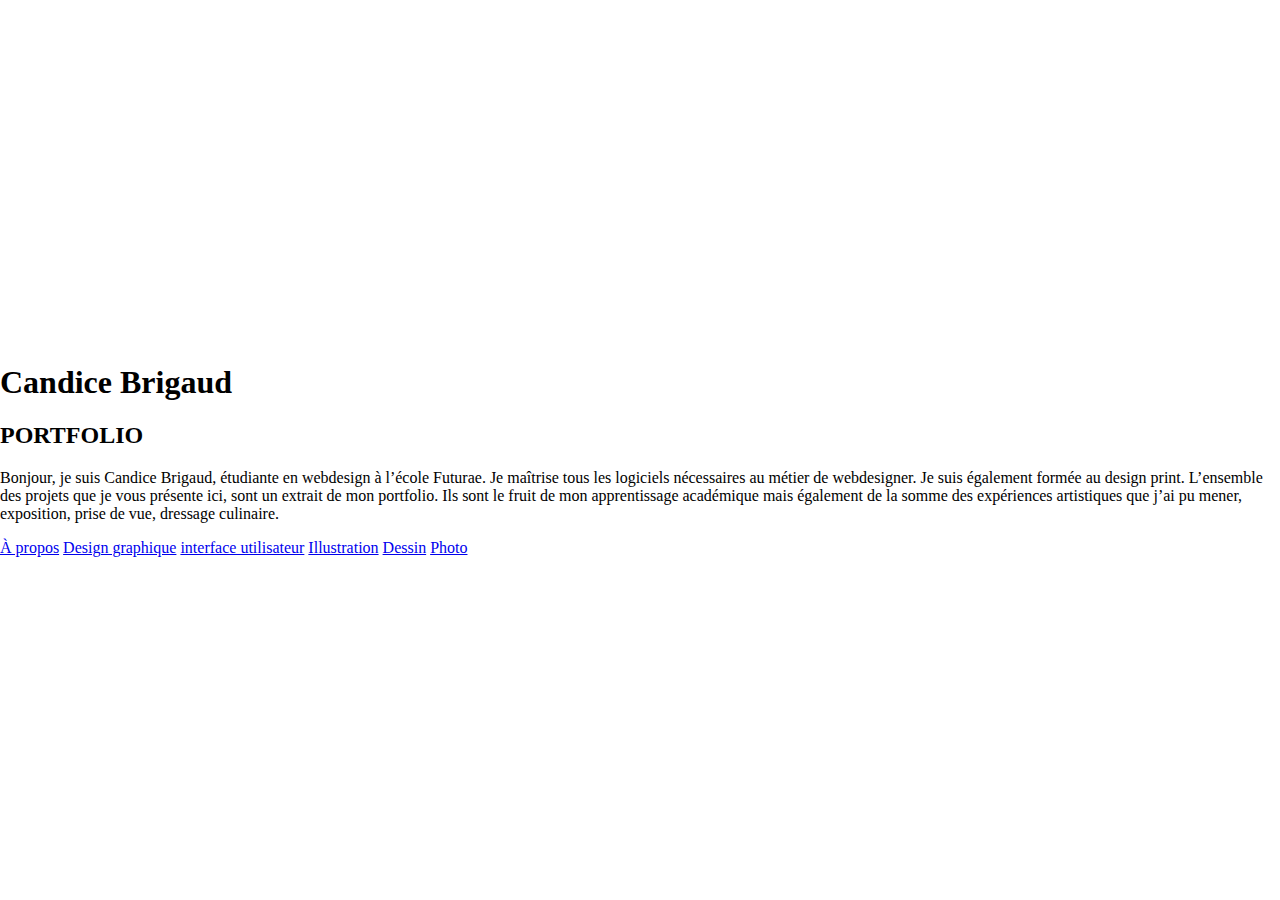
==== portfolio.html @ ffaa0e5c "[HOME STYLE] background image + Prenem nom + about + Nav" ====
<!DOCTYPE html>
<html>
<head>
    <link rel="stylesheet" href="style.css">
    <link rel="preconnect" href="https://fonts.gstatic.com">
<link href="https://fonts.googleapis.com/css2?family=Palanquin+Dark:wght@600&family=Palanquin:wght@100;300;500;600&family=Raleway:wght@100&family=Roboto:wght@300&display=swap" rel="stylesheet">
    <title>Candice Test</title>
</head>
<body>
    <div class="section1">
        <div class="background-color-grey">
            <div class="text-container">
                <h1>
                    Candice Brigaud
                </h1>
                <h2>
                    PORTFOLIO
                </h2>
                <div class="about-div">
                    <p class="about">
                        Bonjour, je suis Candice Brigaud, étudiante en webdesign à l’école Futurae. 
                        Je maîtrise tous les logiciels nécessaires au métier de webdesigner. Je
                        suis également formée au design print. L’ensemble des projets que je
                        vous présente ici, sont un extrait de mon portfolio. Ils sont le fruit de 
                        mon apprentissage académique mais également de la somme des expériences 
                        artistiques que j’ai pu mener, exposition, prise de vue, dressage culinaire. 
                    </p>
                </div>
            </div>
        </div>
        <nav>
            <a href="#">À  propos</a>
            <a href="#">Design graphique</a>
            <a href="#">interface utilisateur</a>
            <a href="#">Illustration</a>
            <a href="#">Dessin</a>
            <a href="#">Photo</a>
            <div class="animation start-home"></div>
        </nav>
    </div>
    <div class="section2">
    
    </div>
</body>
</html>
---- style.css ----
body, html{
    padding: 0;
    margin: 0;
    height: 100%;
    width: 100%;
    background-color: white;
    display: flex;
    justify-content: center;
    align-items: center;
}
.background-grey-home{
    height: 96%;
    width: 97%;
    background-color: #f1f1f1;
    display: flex;
    justify-content: space-between ;
}

.background-image{
    height: 100%;
    width: 100%;
    background-color: #f1f1f1;
    /* background-image: url("group-14.png");
    background-image: url("group-14 copie.png"); */
    background-repeat: no-repeat;
}
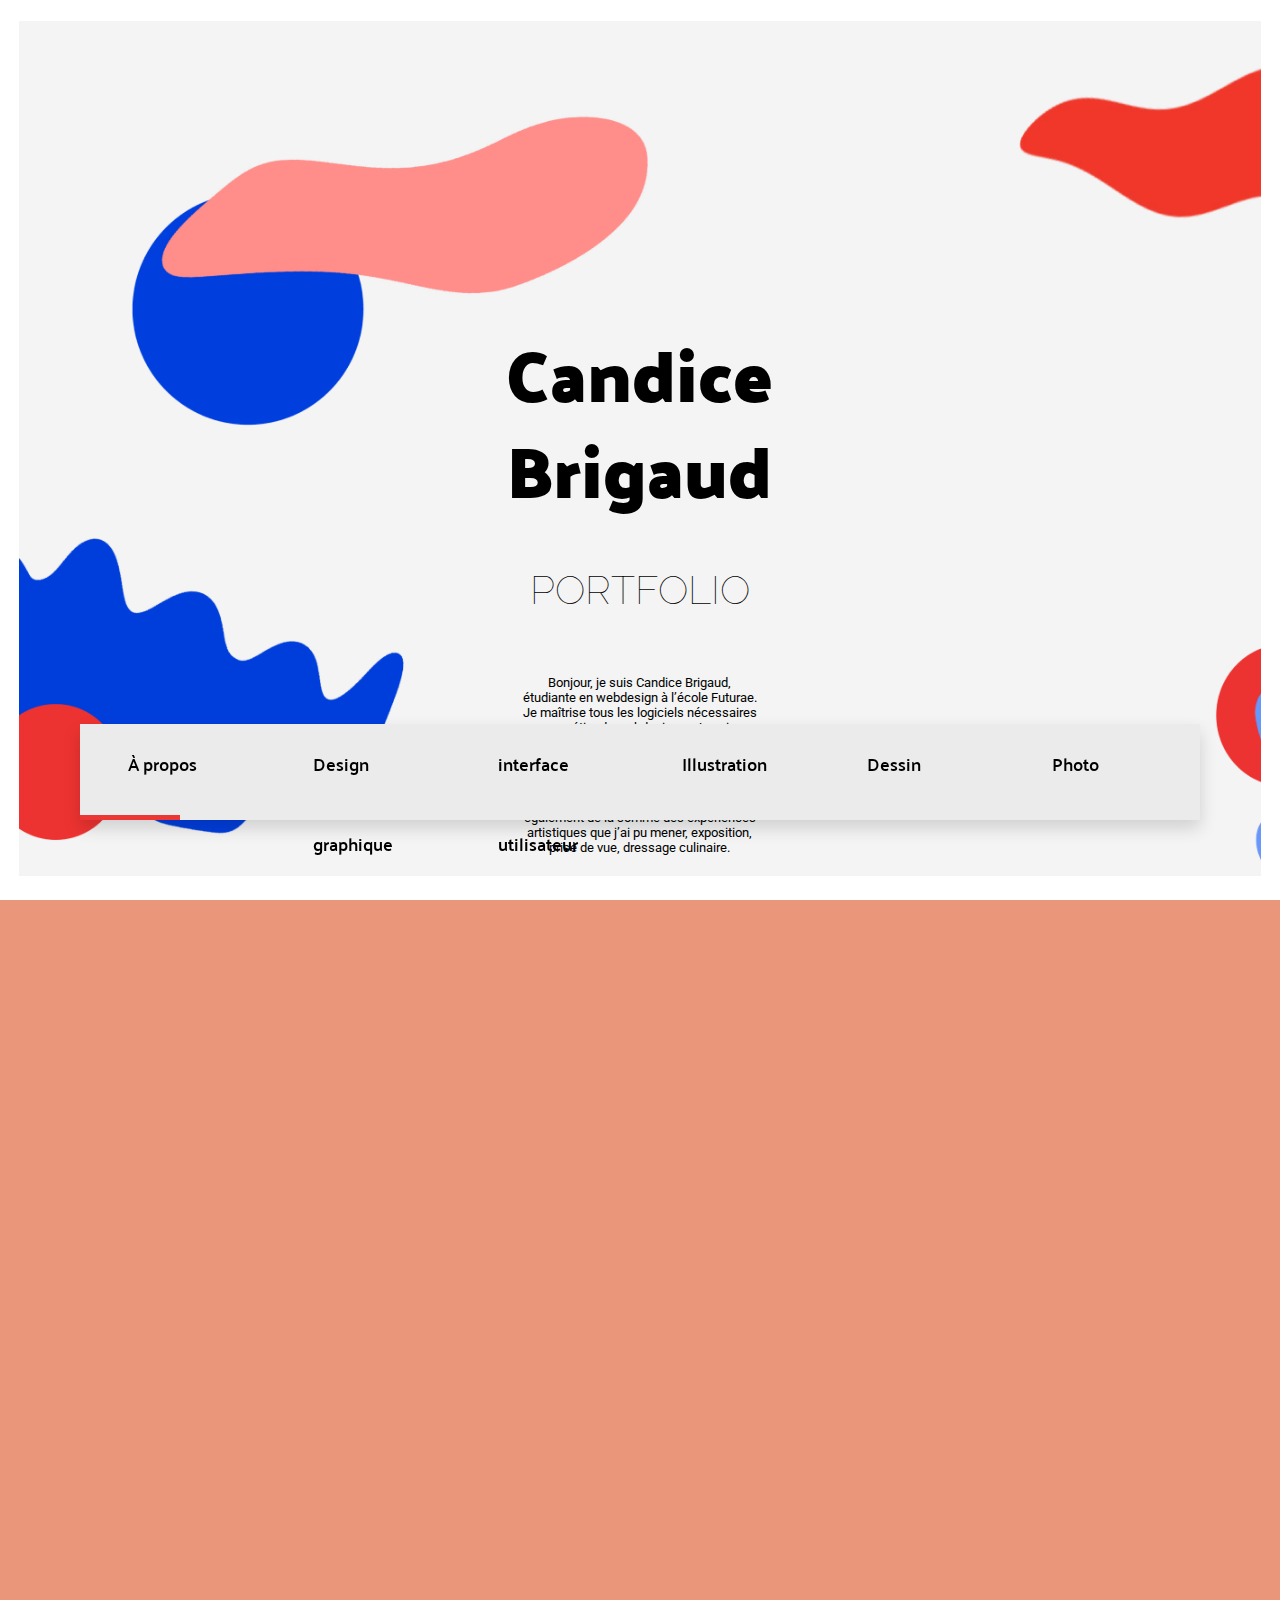
==== commit e6d5a86a: "[FINIS HOME DESKTOP] home for desktop finish + nav bar problem solving echo Hello eco Hello echo Hel" ====
--- a/portfolio.html
+++ b/portfolio.html
@@ -29,7 +29,7 @@
             </div>
         </div>
         <nav>
-            <a href="#">À  propos</a>
+            <a href="#">À propos</a>
             <a href="#">Design graphique</a>
             <a href="#">interface utilisateur</a>
             <a href="#">Illustration</a>
--- a/style.css
+++ b/style.css
@@ -4,23 +4,134 @@
     height: 100%;
     width: 100%;
     background-color: white;
+   
+}
+.section1{
+    height: 100%;
+    width: 100%;
+    background-color: white;
     display: flex;
     justify-content: center;
     align-items: center;
+    flex-direction: column;
+    justify-content: flex-end;
 }
-.background-grey-home{
-    height: 96%;
+.background-color-grey{
+    height: 95%;
     width: 97%;
-    background-color: #f1f1f1;
+    background-color: deeppink;
+    background-image: url(frame-2.png);
+    background-repeat:no-repeat;
+    /* object-fit: cover; */
+    background-size: cover;
     display: flex;
-    justify-content: space-between ;
+    align-items: center;
+    justify-content: center;
+    flex-direction: column;
+    margin-bottom: 1.5rem;
 }
 
-.background-image{
+.text-container{
+    height: 40%;
+    width: 32%;
+    /* background-color: dodgerblue; */
+    text-align: center;
+}
+
+h1{
+    font-family: 'Palanquin Dark', sans-serif;
+    font-size: 72px;
+    line-height: 6rem;
+}
+h2{
+    font-family: 'Raleway', sans-serif;
+    font-weight: 100;
+    font-size: 40px;
+}
+.about-div{
+    height: 40%;
+    will-change: 100%;
+    /* background-color: fuchsia; */
+    padding: 1rem 5rem 0 5rem;
+}
+.about{
+    font-family: 'Roboto', sans-serif;
+    font-size: 13px;
+    text-align: center;
+}
+.nav-container{
     height: 100%;
     width: 100%;
-    background-color: #f1f1f1;
-    /* background-image: url("group-14.png");
-    background-image: url("group-14 copie.png"); */
-    background-repeat: no-repeat;
+    background-color: yellowgreen;
+    display: flex;
+    align-content: flex-end;
+}
+nav{
+    height: 6rem;
+    width: 80%;
+    font-family: 'Roboto', sans-serif;
+    /* background: #f5f5f5; */
+    background: #ebebeb; 
+    position: fixed;
+    margin-bottom: 5rem;
+    box-shadow: 0 8px 16px 0 rgba(0, 0, 0,.15);
+    padding-left: 3rem;
+    padding-right: 3rem;
+    display: flex;
+    justify-content: space-between;
+}
+nav a{
+    font-size: 18px;
+    font-family: 'Palanquin', sans-serif;
+    text-decoration: none;
+    color: black;
+    font-weight: 600;
+    line-height: 5rem;
+}
+nav .animation{
+    height: 5px;
+    background-color: #EC3634;
+    position: absolute;
+    bottom: 0;
+    z-index: 0;
+    transition: all .5s ease 0;
+}
+a:nth-child(1){
+    width: 100px;
+}
+nav .start-home, a:nth-child(1):hover~.animation {
+    width: 100px;
+    left: 0;
+}
+
+a:nth-child(2){
+    width: 100px;
+    left: 0;
+}
+nav .start-home, a:nth-child(2):hover~.animation {
+    width: 100px;
+    left: 0;
+}
+
+a:nth-child(3){
+    width: 100px;
+    left: 0;
+}
+a:nth-child(4){
+    width: 100px;
+    left: 0;
+}
+a:nth-child(5){
+    width: 100px;
+    left: 0;
+}
+a:nth-child(6){
+    width: 100px;
+    left: 0;
+}
+
+.section2{
+    height: 100%;
+    width: 100%;
+    background-color: darksalmon;
 }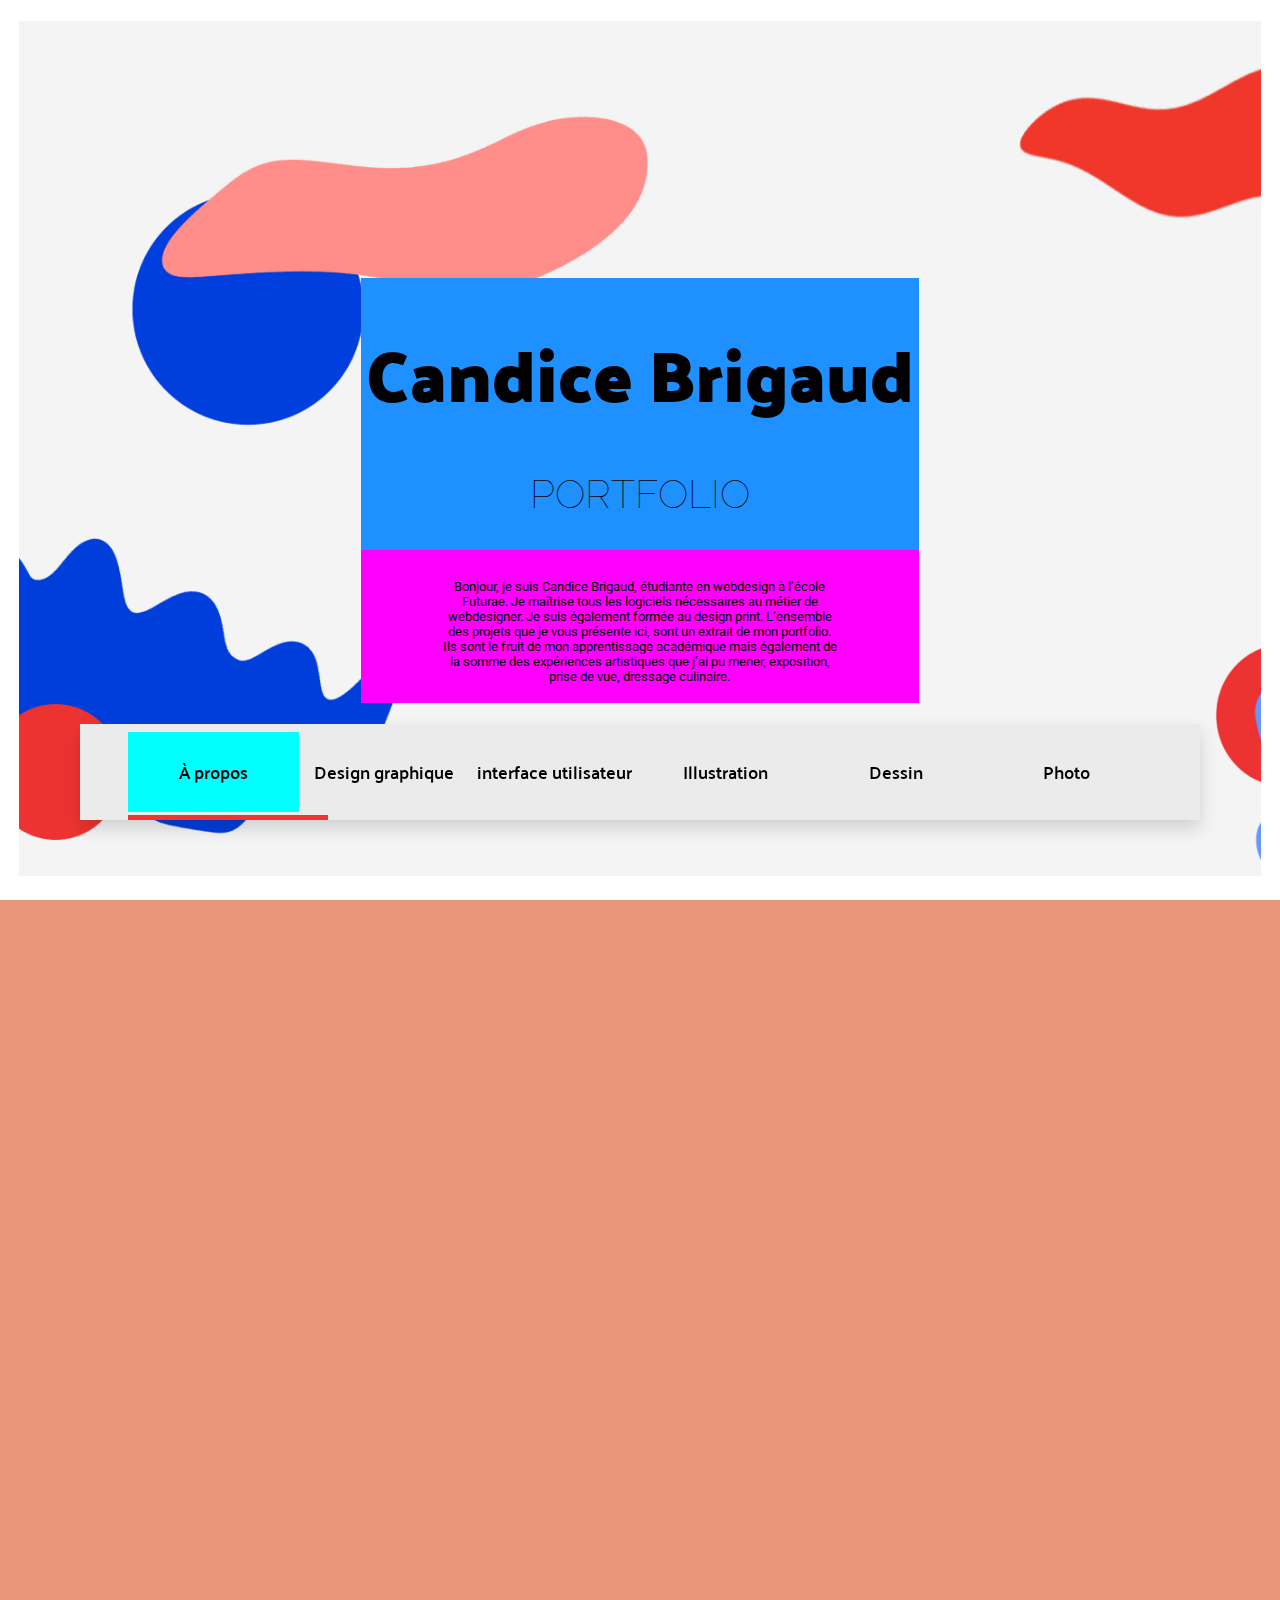
==== commit 7d575663: "[CLEAN] fix identation and section" ====
--- a/portfolio.html
+++ b/portfolio.html
@@ -1,45 +1,45 @@
 <!DOCTYPE html>
 <html>
-<head>
-    <link rel="stylesheet" href="style.css">
-    <link rel="preconnect" href="https://fonts.gstatic.com">
-<link href="https://fonts.googleapis.com/css2?family=Palanquin+Dark:wght@600&family=Palanquin:wght@100;300;500;600&family=Raleway:wght@100&family=Roboto:wght@300&display=swap" rel="stylesheet">
-    <title>Candice Test</title>
-</head>
-<body>
-    <div class="section1">
-        <div class="background-color-grey">
-            <div class="text-container">
-                <h1>
-                    Candice Brigaud
-                </h1>
-                <h2>
-                    PORTFOLIO
-                </h2>
-                <div class="about-div">
-                    <p class="about">
-                        Bonjour, je suis Candice Brigaud, étudiante en webdesign à l’école Futurae. 
-                        Je maîtrise tous les logiciels nécessaires au métier de webdesigner. Je
-                        suis également formée au design print. L’ensemble des projets que je
-                        vous présente ici, sont un extrait de mon portfolio. Ils sont le fruit de 
-                        mon apprentissage académique mais également de la somme des expériences 
-                        artistiques que j’ai pu mener, exposition, prise de vue, dressage culinaire. 
-                    </p>
+    <head>
+        <link rel="stylesheet" href="style.css">
+        <link rel="preconnect" href="https://fonts.gstatic.com">
+        <link href="https://fonts.googleapis.com/css2?family=Palanquin+Dark:wght@600&family=Palanquin:wght@100;300;500;600&family=Raleway:wght@100&family=Roboto:wght@300&display=swap" rel="stylesheet">
+        <title>Candice Test</title>
+    </head>
+    <body>
+        <section class="section1">
+            <div class="background-color-grey">
+                <div class="text-container">
+                    <h1>
+                        Candice Brigaud
+                    </h1>
+                    <h2>
+                        PORTFOLIO
+                    </h2>
+                    <div class="about-div">
+                        <p class="about">
+                            Bonjour, je suis Candice Brigaud, étudiante en webdesign à l’école Futurae. 
+                            Je maîtrise tous les logiciels nécessaires au métier de webdesigner. Je
+                            suis également formée au design print. L’ensemble des projets que je
+                            vous présente ici, sont un extrait de mon portfolio. Ils sont le fruit de 
+                            mon apprentissage académique mais également de la somme des expériences 
+                            artistiques que j’ai pu mener, exposition, prise de vue, dressage culinaire. 
+                        </p>
+                    </div>
                 </div>
             </div>
-        </div>
-        <nav>
-            <a href="#">À propos</a>
-            <a href="#">Design graphique</a>
-            <a href="#">interface utilisateur</a>
-            <a href="#">Illustration</a>
-            <a href="#">Dessin</a>
-            <a href="#">Photo</a>
-            <div class="animation start-home"></div>
-        </nav>
-    </div>
-    <div class="section2">
-    
-    </div>
-</body>
+            <nav>
+                <a href="#">À propos</a>
+                <a href="#">Design graphique</a>
+                <a href="#">interface utilisateur</a>
+                <a href="#">Illustration</a>
+                <a href="#">Dessin</a>
+                <a href="#">Photo</a>
+                <div class="animation start-home"></div>
+            </nav>
+        </section>
+        <section class="section2">
+        
+        </section>
+    </body>
 </html>--- a/style.css
+++ b/style.css
@@ -21,7 +21,7 @@
     width: 97%;
     background-color: deeppink;
     background-image: url(frame-2.png);
-    background-repeat:no-repeat;
+    /* background-repeat:no-repeat; */
     /* object-fit: cover; */
     background-size: cover;
     display: flex;
@@ -33,8 +33,8 @@
 
 .text-container{
     height: 40%;
-    width: 32%;
-    /* background-color: dodgerblue; */
+    width: 45%;
+    background-color: dodgerblue;
     text-align: center;
 }
 
@@ -51,20 +51,13 @@
 .about-div{
     height: 40%;
     will-change: 100%;
-    /* background-color: fuchsia; */
+    background-color: fuchsia;
     padding: 1rem 5rem 0 5rem;
 }
 .about{
     font-family: 'Roboto', sans-serif;
     font-size: 13px;
     text-align: center;
-}
-.nav-container{
-    height: 100%;
-    width: 100%;
-    background-color: yellowgreen;
-    display: flex;
-    align-content: flex-end;
 }
 nav{
     height: 6rem;
@@ -87,6 +80,7 @@
     color: black;
     font-weight: 600;
     line-height: 5rem;
+    display: inline-block;
 }
 nav .animation{
     height: 5px;
@@ -97,41 +91,73 @@
     transition: all .5s ease 0;
 }
 a:nth-child(1){
-    width: 100px;
+    width: 200px;
+    background-color:aqua;
+    align-self: center;
+    text-align: center;
 }
 nav .start-home, a:nth-child(1):hover~.animation {
-    width: 100px;
+    width: 200px;
     left: 0;
+    align-self: center;
+    text-align: center;
+    margin-left: 3rem;
 }
 
 a:nth-child(2){
-    width: 100px;
-    left: 0;
+    width: 200px;
+    /* background-color: brown; */
+    align-self: center;
+    text-align: center;
 }
 nav .start-home, a:nth-child(2):hover~.animation {
-    width: 100px;
+    width: 200px;
     left: 0;
+    align-self: center;
+    text-align: center;
 }
 
 a:nth-child(3){
-    width: 100px;
-    left: 0;
+    width: 200px;
+    /* background-color:darkgreen; */
+    align-self: center;
+    text-align: center;
 }
 a:nth-child(4){
-    width: 100px;
-    left: 0;
+    width: 200px;
+    /* background-color: darkslateblue; */
+    align-self: center;
+    text-align: center;
 }
 a:nth-child(5){
-    width: 100px;
-    left: 0;
+    width: 200px;
+    /* background-color: darkorange; */
+    align-self: center;
+    text-align: center;
 }
 a:nth-child(6){
-    width: 100px;
+    width: 200px;
+    /* background-color: yellow; */
+    align-self: center;
+    text-align: center;
+}
+nav .start-home, a:nth-child(6):hover~.animation {
+    width: 200px;
     left: 0;
+    align-self: center;
+    text-align: center;
+    margin-right: 3rem;
 }
 
 .section2{
     height: 100%;
     width: 100%;
     background-color: darksalmon;
+    display: flex;
+}
+.image-right-top{
+    height: 30%;
+    width: 30%;
+    align-self: end;
+    background-image: url(PORTFOLIO-02.png);
 }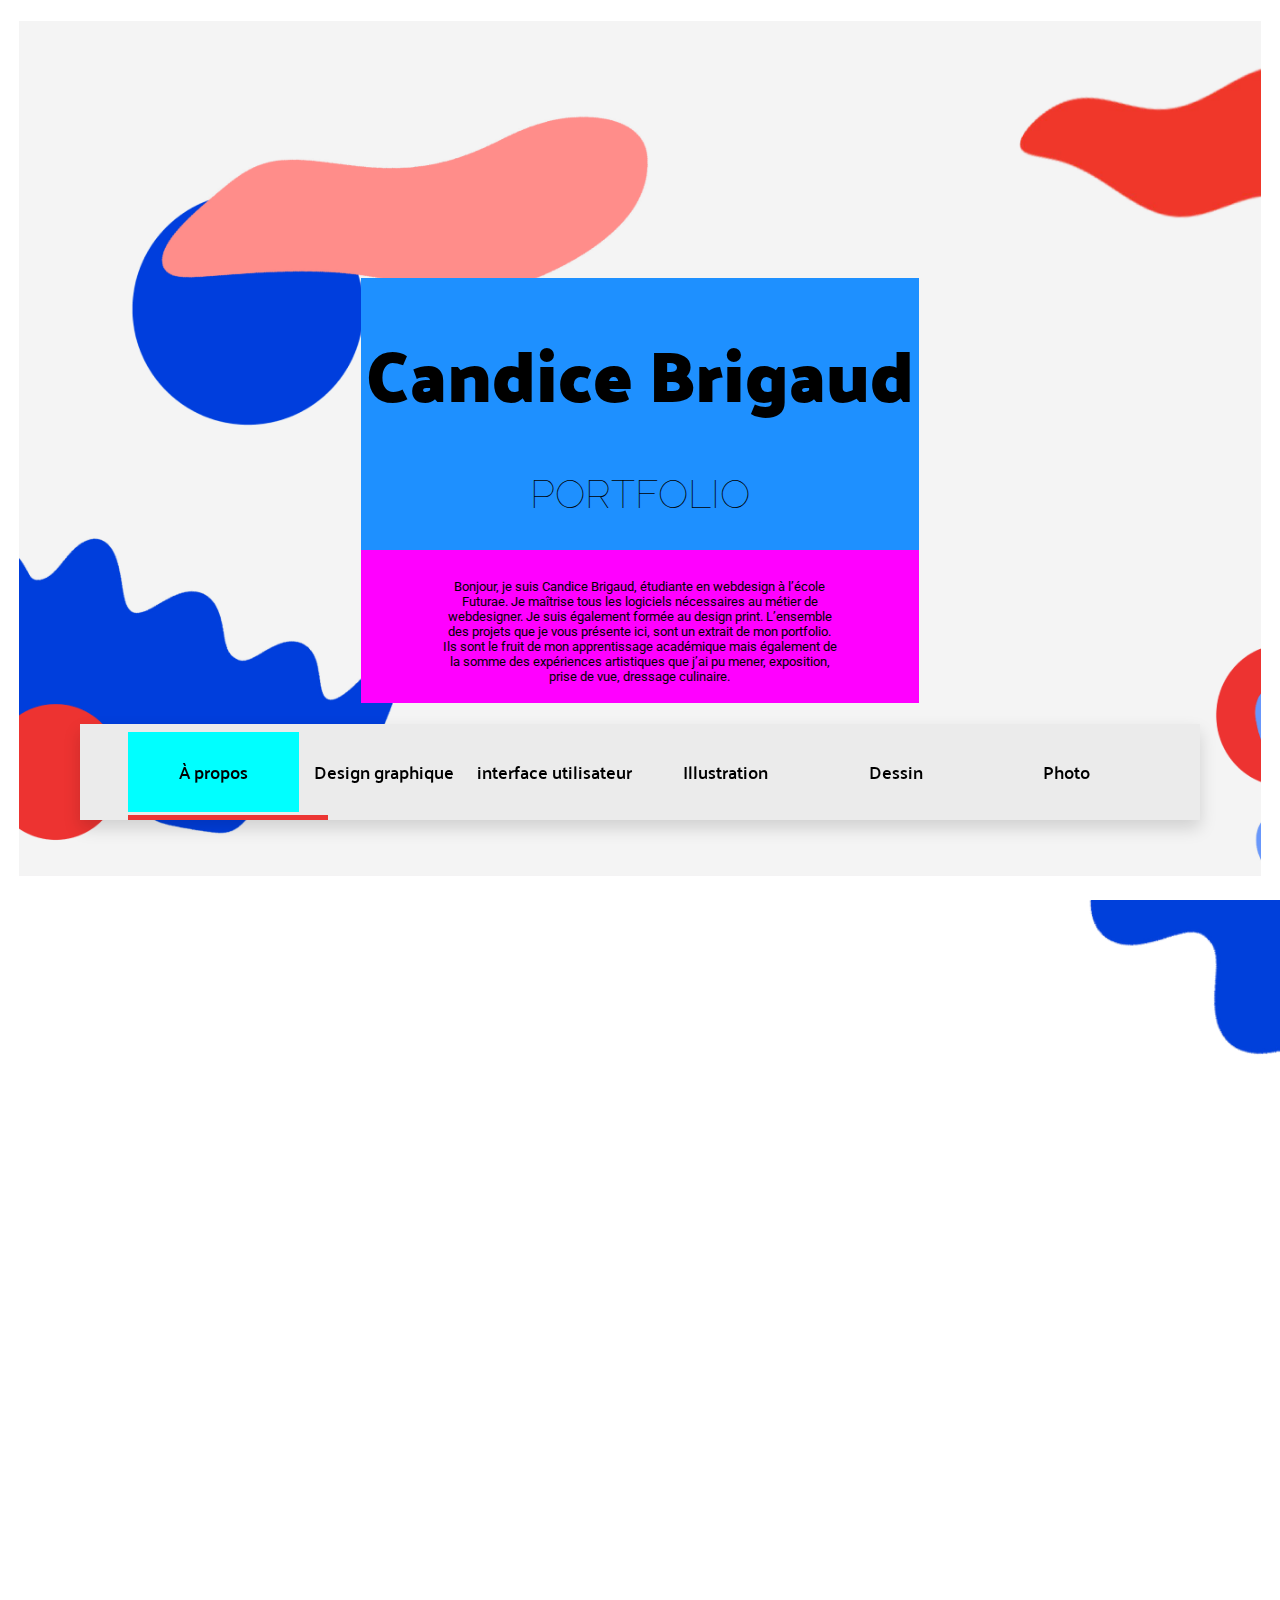
==== commit 2c566163: "[CONFLICT RESOLUTION]Conflict solved" ====
--- a/portfolio.html
+++ b/portfolio.html
@@ -39,7 +39,13 @@
             </nav>
         </section>
         <section class="section2">
+            <div class="images">
+                <div class="image-left-top"></div>
+                <div class="image-right-top"></div>
+    
+            </div>
+        </section>
         
-        </section>
     </body>
+
 </html>--- a/style.css
+++ b/style.css
@@ -152,12 +152,29 @@
 .section2{
     height: 100%;
     width: 100%;
-    background-color: darksalmon;
+    /* background-color: darksalmon; */
+    background-color: white;
     display: flex;
 }
+.images{
+    height: 50%;
+    width: 100%;
+    /* background-color: violet; */
+    display: flex;
+    justify-content: space-between;
+}
 .image-right-top{
-    height: 30%;
+    height: 70%;
     width: 30%;
-    align-self: end;
-    background-image: url(PORTFOLIO-02.png);
+    /* background-color: tomato; */
+    background-image: url(image-right-top-dg.png);
+    background-size: cover;
+}
+.image-left-top{
+    height: 90%;
+    width: 30%;
+    /* background-color:yellow; */
+    background-image: url(image-pink-form.png);
+    background-size: cover;
+    background-repeat: no-repeat;
 }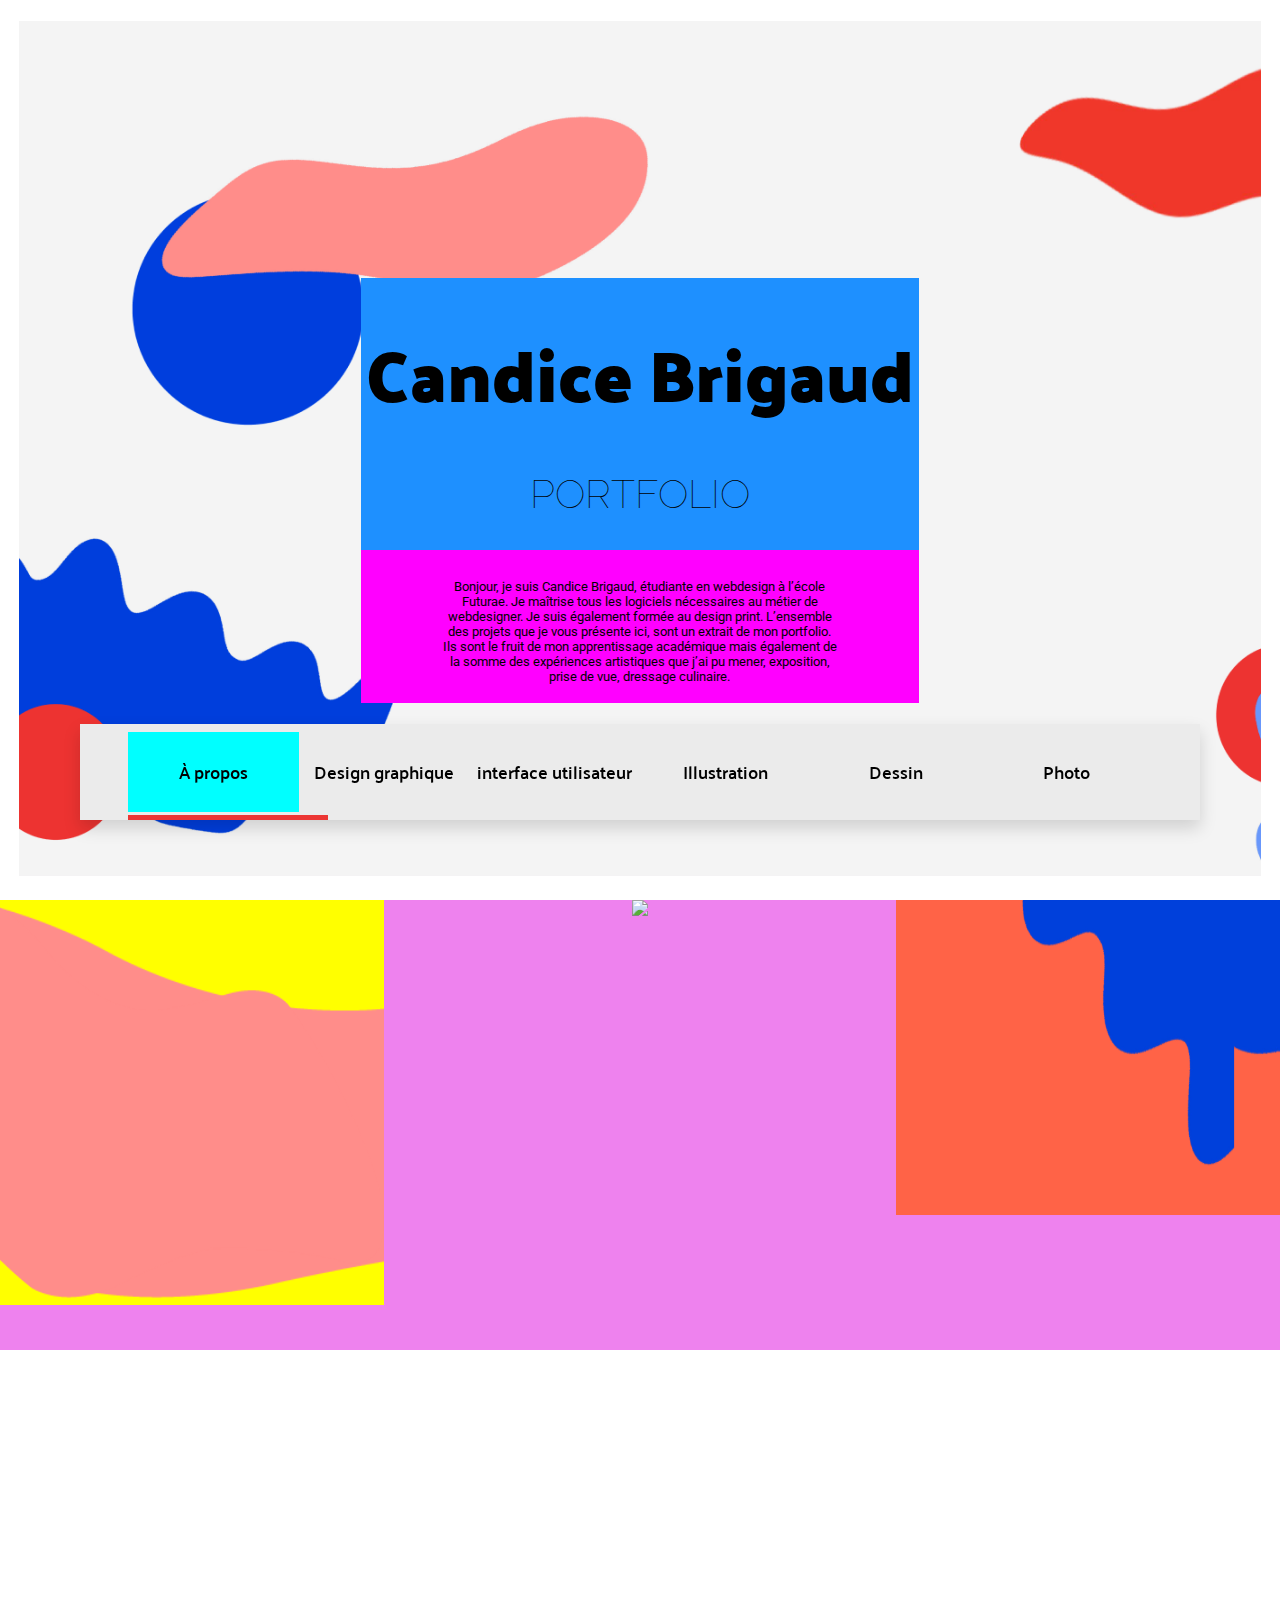
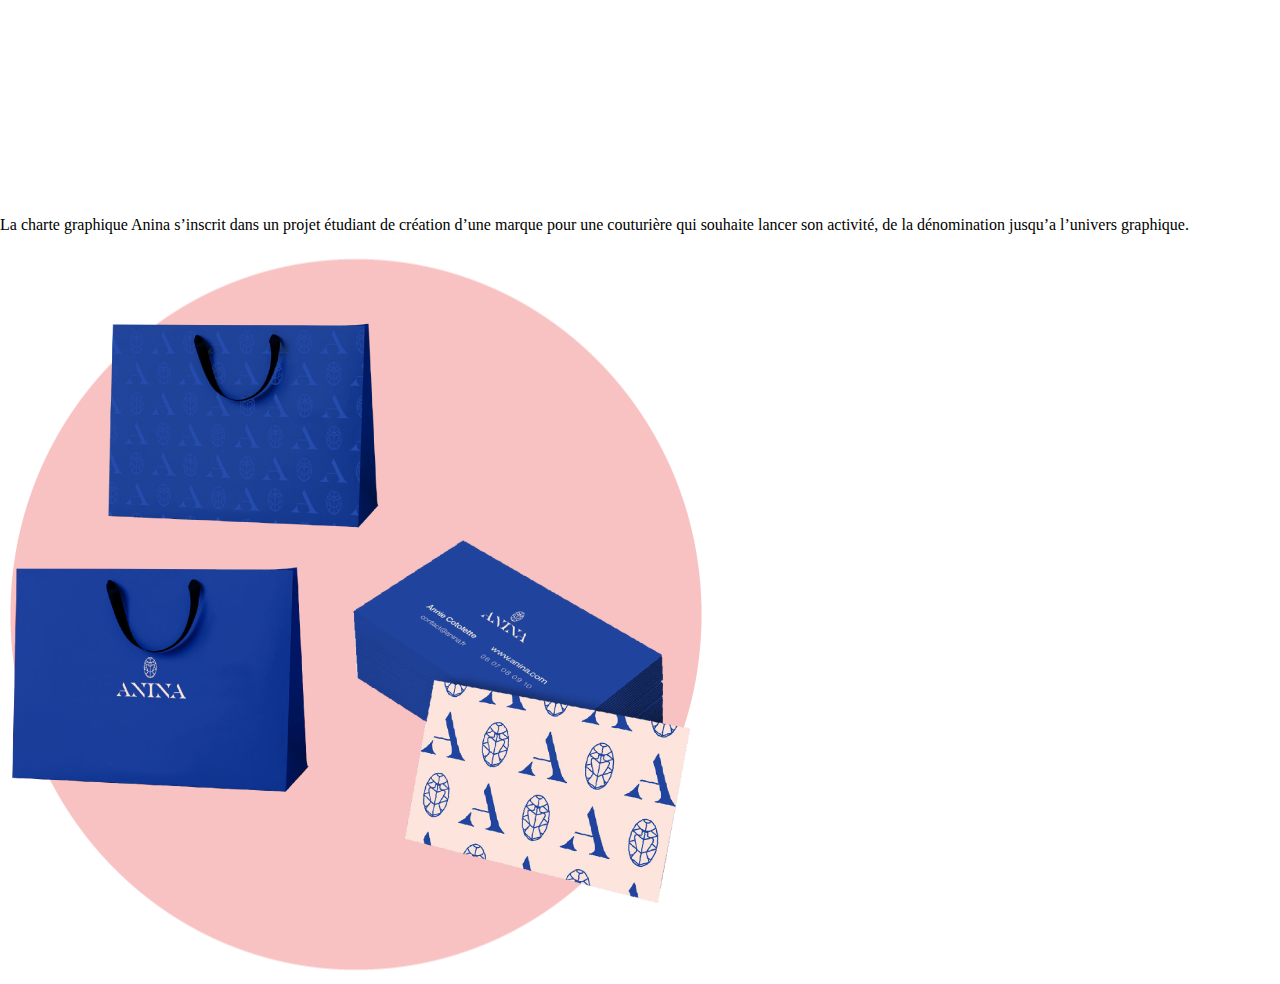
==== commit 447f22e9: "[DESIGN GRAPHIQUE SECTION PROGRESS] addition of the logo, photo of bags and business cards, text and" ====
--- a/portfolio.html
+++ b/portfolio.html
@@ -4,7 +4,7 @@
         <link rel="stylesheet" href="style.css">
         <link rel="preconnect" href="https://fonts.gstatic.com">
         <link href="https://fonts.googleapis.com/css2?family=Palanquin+Dark:wght@600&family=Palanquin:wght@100;300;500;600&family=Raleway:wght@100&family=Roboto:wght@300&display=swap" rel="stylesheet">
-        <title>Candice Test</title>
+        <title>Candice Portfolio</title>
     </head>
     <body>
         <section class="section1">
@@ -39,11 +39,27 @@
             </nav>
         </section>
         <section class="section2">
-            <div class="images">
-                <div class="image-left-top"></div>
-                <div class="image-right-top"></div>
-    
+            <!-- <div class="image-all"> -->
+                <div class="images">
+                    <img class="image-left-top" src="image-pink-form.png">
+                    <img class="logo-anina-image" src="logo-anina-04 copie.png">
+                    <img class="image-right-top" src="image-right-top-dg.png">
+                   <!-- <div class="arrow-image-container"> -->
+                       <!-- <img class="arrow" src="union.png"> -->
+                   <!-- </div> -->
+                </div>
+            <!-- </div> -->
+        </section>
+        <section class="section3">
+            <div class="text-anina-container">
+                <p>
+                    La charte graphique Anina s’inscrit dans un projet 
+                    étudiant de création d’une marque pour une couturière 
+                    qui souhaite lancer son activité, de la dénomination 
+                    jusqu’a l’univers graphique.
+                </p>
             </div>
+            <img class="circle-bag-anina-class" src="circle-bag-anina.png">
         </section>
         
     </body>
--- a/style.css
+++ b/style.css
@@ -152,28 +152,28 @@
 .section2{
     height: 100%;
     width: 100%;
-    /* background-color: darksalmon; */
+    background-color: darksalmon;
     background-color: white;
     display: flex;
 }
 .images{
     height: 50%;
     width: 100%;
-    /* background-color: violet; */
+    background-color: violet;
     display: flex;
     justify-content: space-between;
 }
 .image-right-top{
     height: 70%;
     width: 30%;
-    /* background-color: tomato; */
+    background-color: tomato;
     background-image: url(image-right-top-dg.png);
     background-size: cover;
 }
 .image-left-top{
     height: 90%;
     width: 30%;
-    /* background-color:yellow; */
+    background-color:yellow;
     background-image: url(image-pink-form.png);
     background-size: cover;
     background-repeat: no-repeat;
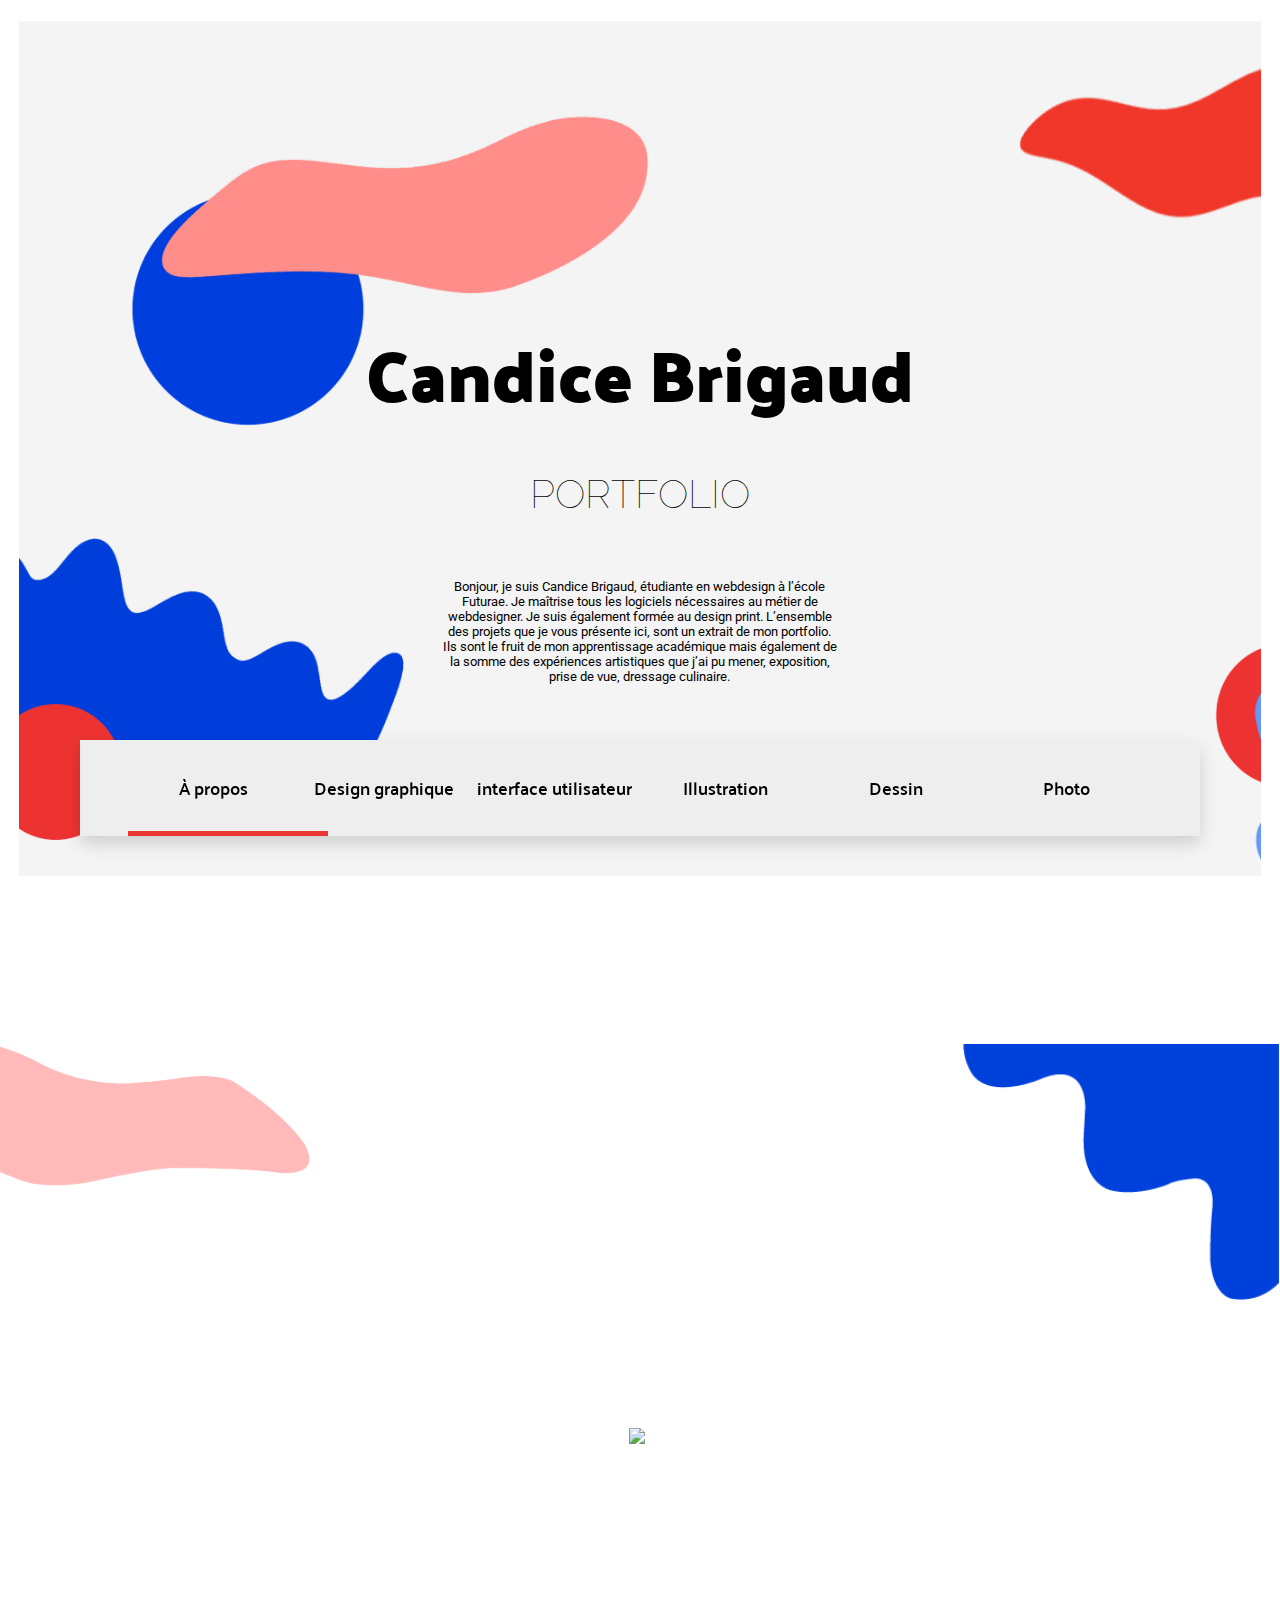
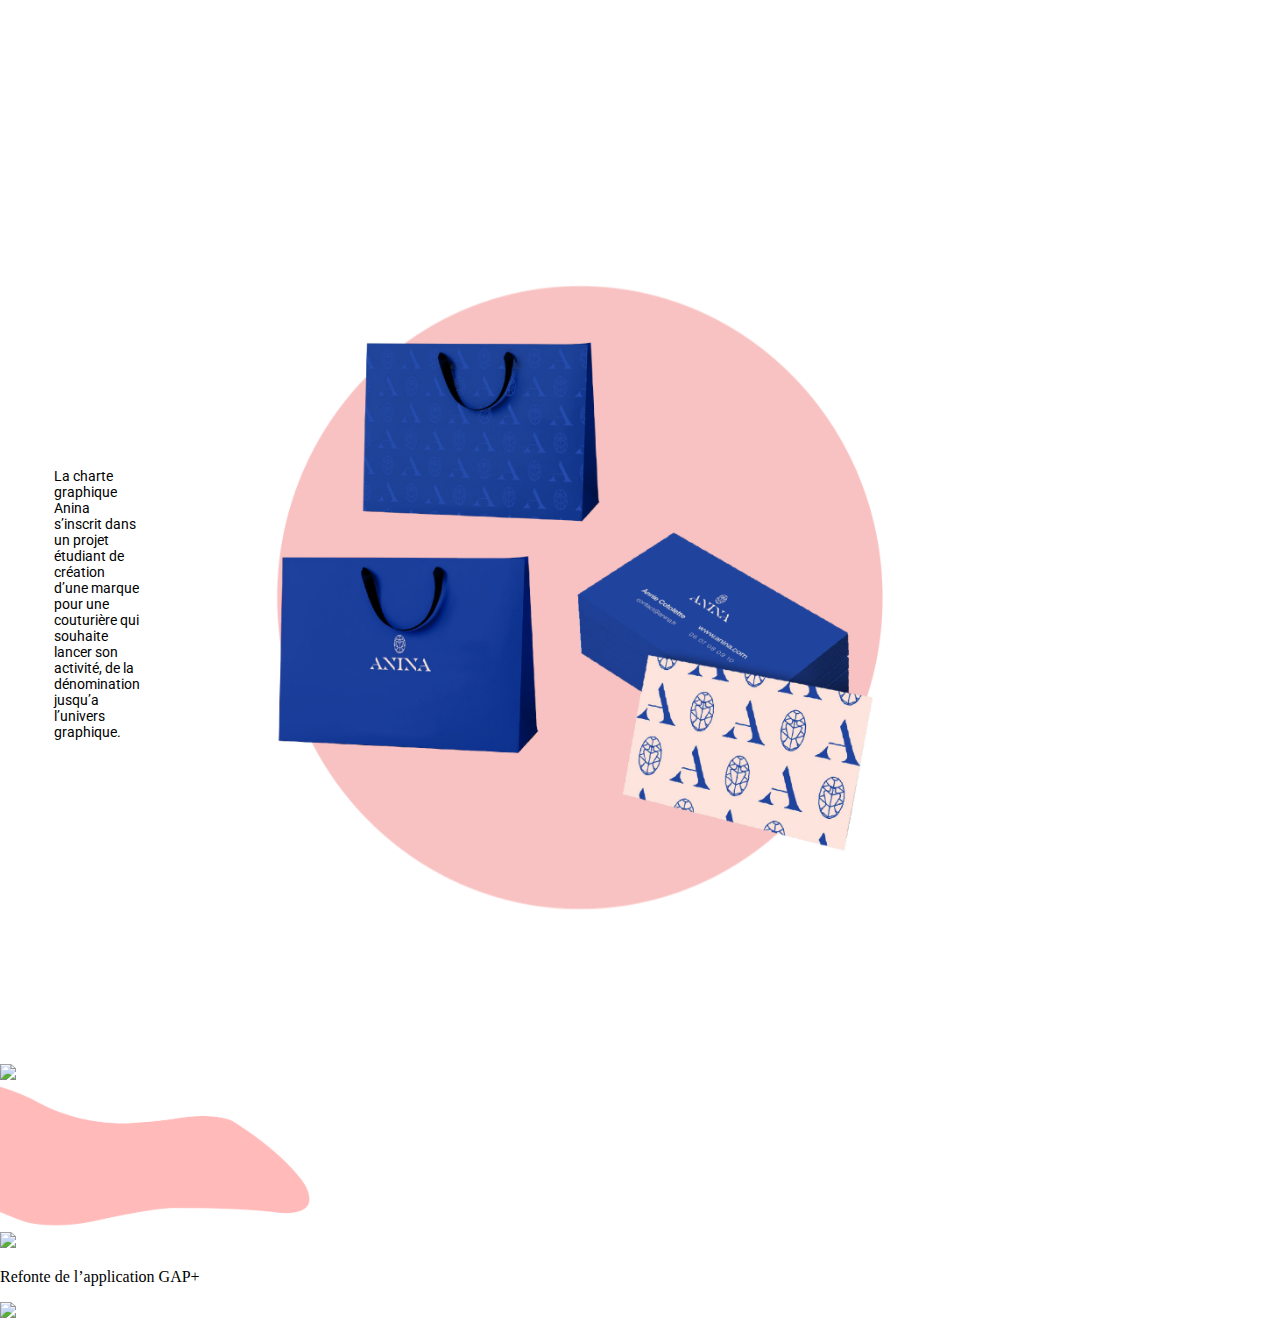
==== commit 569331dc: "[BEGINNING SECTION4] section 4 divs" ====
--- a/portfolio.html
+++ b/portfolio.html
@@ -61,7 +61,27 @@
             </div>
             <img class="circle-bag-anina-class" src="circle-bag-anina.png">
         </section>
-        
+        <section class="section4">
+            <div class="ordi-images">
+                <!-- <img class="background-blue" src="background-blue.png"> -->
+                <img class="ordi-anina-image" src="ordi-anina-01.png">
+            </div>
+        </section>
+        <section class="section4">
+            <div class="form-container-section4">
+                <img class="image-left-top" src="image-pink-form.png">
+            </div>
+            <div class="container-all-section4">
+                <div class="gap-image-title">
+                    <img class="logo-gap" src="gap-logo.png">
+                    <p class="gap-text-style">
+                        Refonte de l’application GAP+
+                    </p>
+                    <img class="mobil-app-gap" src="Capture d’écran 2021-01-12 à 11.26 1.png">
+                </div>
+            </div>
+        </section>
+
     </body>
 
 </html>--- a/style.css
+++ b/style.css
@@ -34,10 +34,9 @@
 .text-container{
     height: 40%;
     width: 45%;
-    background-color: dodgerblue;
-    text-align: center;
-}
-
+    /* background-color: dodgerblue; */
+    text-align: center;
+}
 h1{
     font-family: 'Palanquin Dark', sans-serif;
     font-size: 72px;
@@ -51,7 +50,7 @@
 .about-div{
     height: 40%;
     will-change: 100%;
-    background-color: fuchsia;
+    /* background-color: fuchsia; */
     padding: 1rem 5rem 0 5rem;
 }
 .about{
@@ -64,9 +63,9 @@
     width: 80%;
     font-family: 'Roboto', sans-serif;
     /* background: #f5f5f5; */
-    background: #ebebeb; 
+    background: #eeeeee; 
     position: fixed;
-    margin-bottom: 5rem;
+    margin-bottom: 4rem;
     box-shadow: 0 8px 16px 0 rgba(0, 0, 0,.15);
     padding-left: 3rem;
     padding-right: 3rem;
@@ -92,7 +91,7 @@
 }
 a:nth-child(1){
     width: 200px;
-    background-color:aqua;
+    /* background-color:aqua; */
     align-self: center;
     text-align: center;
 }
@@ -150,31 +149,66 @@
 }
 
 .section2{
-    height: 100%;
-    width: 100%;
-    background-color: darksalmon;
+    height: 80%;
+    width: 100%;
+    /* background-color: darksalmon; */
     background-color: white;
     display: flex;
+    margin-top: 9rem;
 }
 .images{
-    height: 50%;
-    width: 100%;
-    background-color: violet;
+    height: 100%;
+    width: 100%;
+    /* background-color: violet; */
     display: flex;
     justify-content: space-between;
-}
+    align-items: center;
+}
+
 .image-right-top{
-    height: 70%;
-    width: 30%;
-    background-color: tomato;
-    background-image: url(image-right-top-dg.png);
-    background-size: cover;
+    height: 16rem;
+    /* width: 24rem; */
+    /* background-color: tomato; */
+    align-self: flex-start;
 }
 .image-left-top{
-    height: 90%;
-    width: 30%;
-    background-color:yellow;
-    background-image: url(image-pink-form.png);
-    background-size: cover;
-    background-repeat: no-repeat;
+    height: 9rem;
+    /* width: 10rem; */
+    opacity: 60%;
+    /* background-color:yellow; */
+    align-self: flex-start;
+}
+.logo-anina-image{
+    max-width: 35%;
+    height: auto;
+    /* background-color: chocolate; */
+    margin-bottom: 7rem;
+    margin-top: 11rem;
+}
+.union.png{
+    height: 2rem;
+    width: 3rem;
+}
+.section3{
+    height: 100%;
+    width: 100%;
+    /* background-color:indigo; */
+    display: flex;
+    justify-content: center;
+    align-items: center;
+}
+.circle-bag-anina-class{
+    height: 40rem;
+    margin-bottom: 2rem;
+    /* background-color: lightgreen; */
+    padding-right: 25rem;
+    padding-left: 4rem;
+}
+.text-anina-container{
+    height: 20rem;
+    width: 13rem;
+    /* background-color: lightcoral; */
+    padding: 4rem;
+    font-family: 'Roboto', sans-serif;
+    font-size: 14px;
 }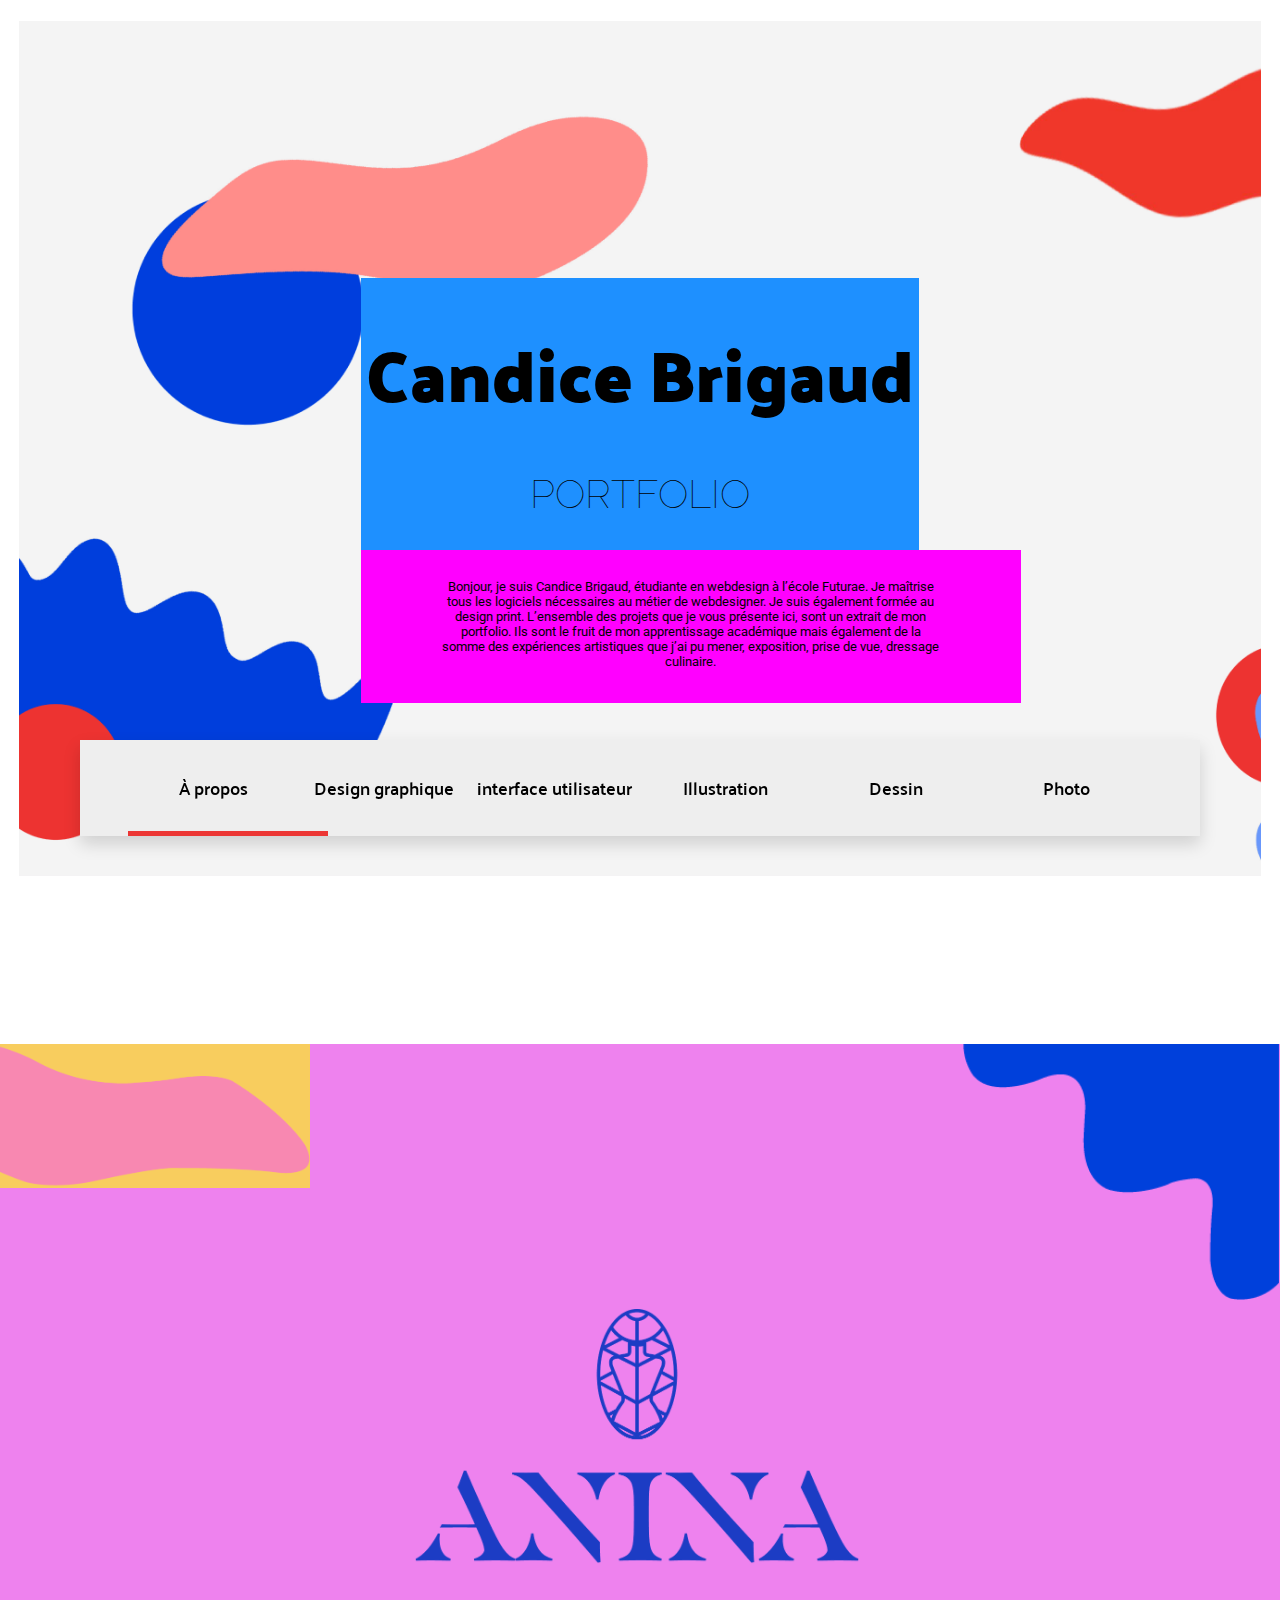
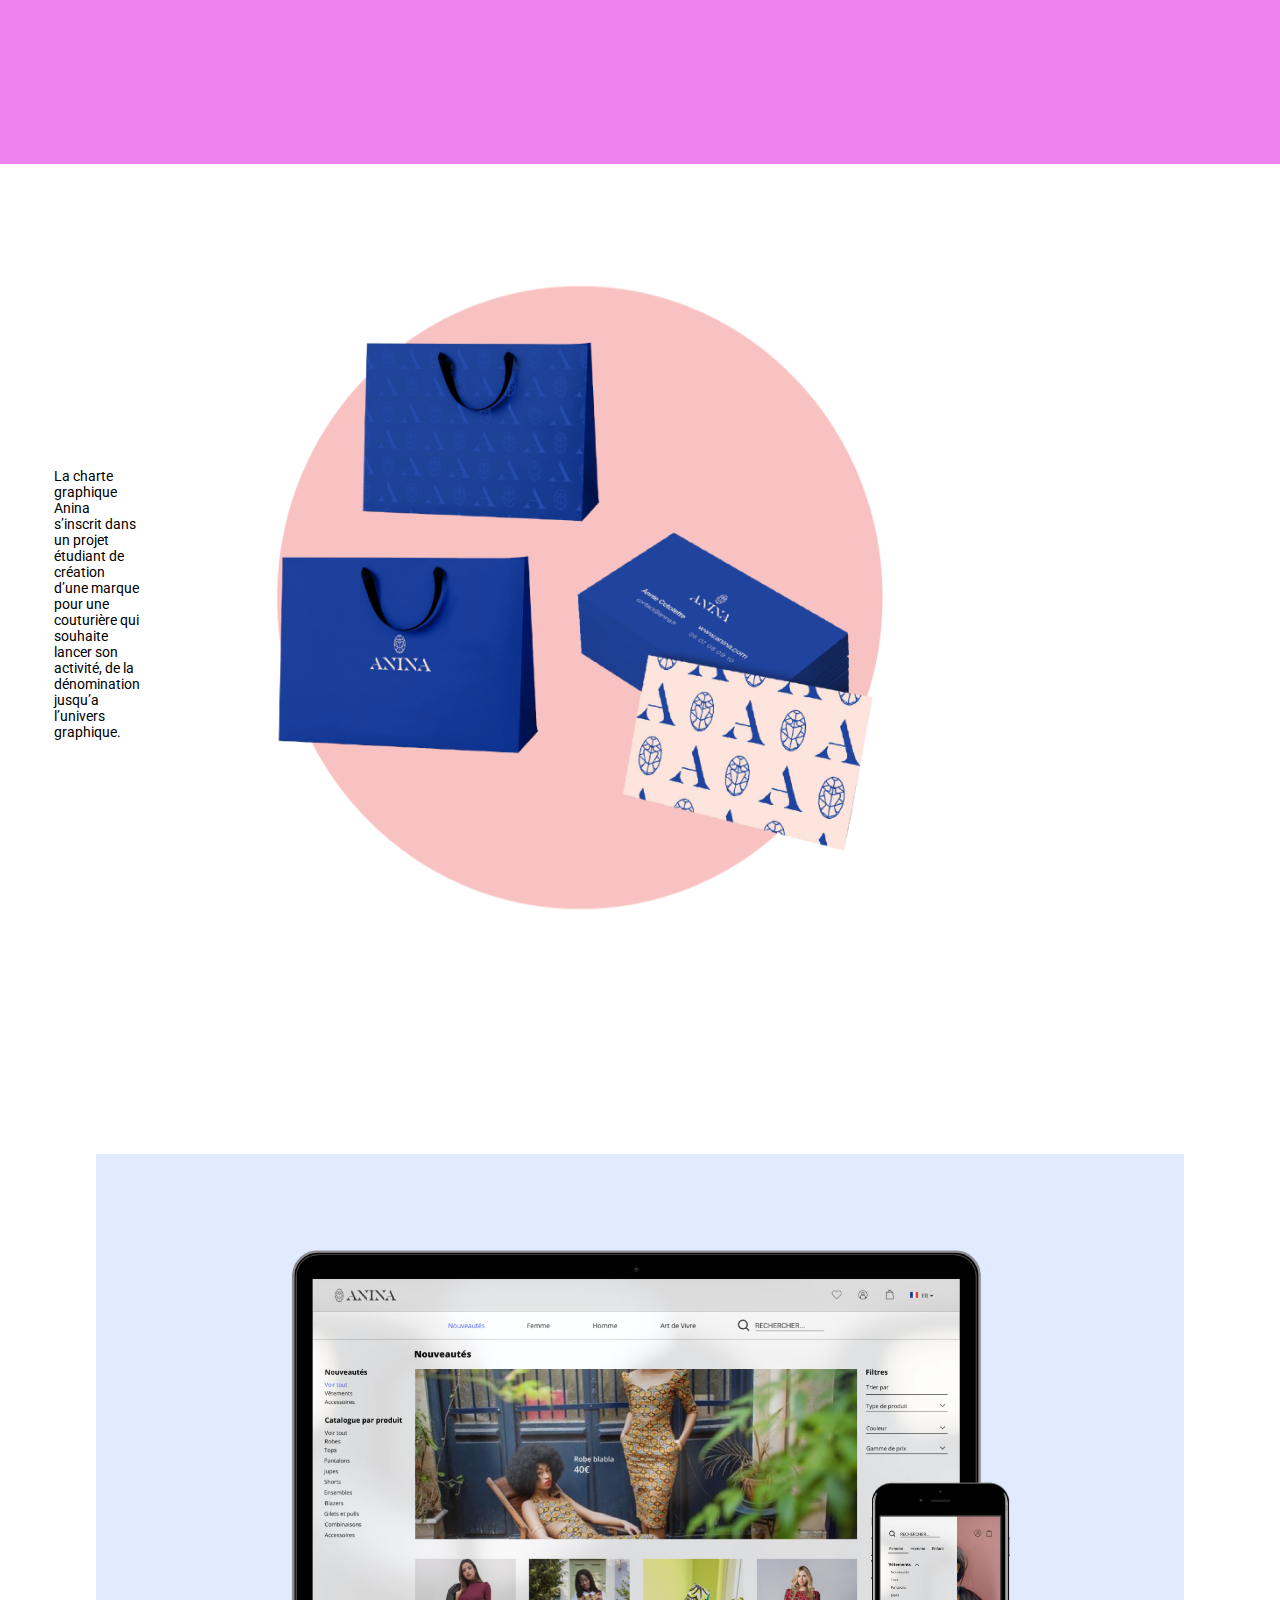
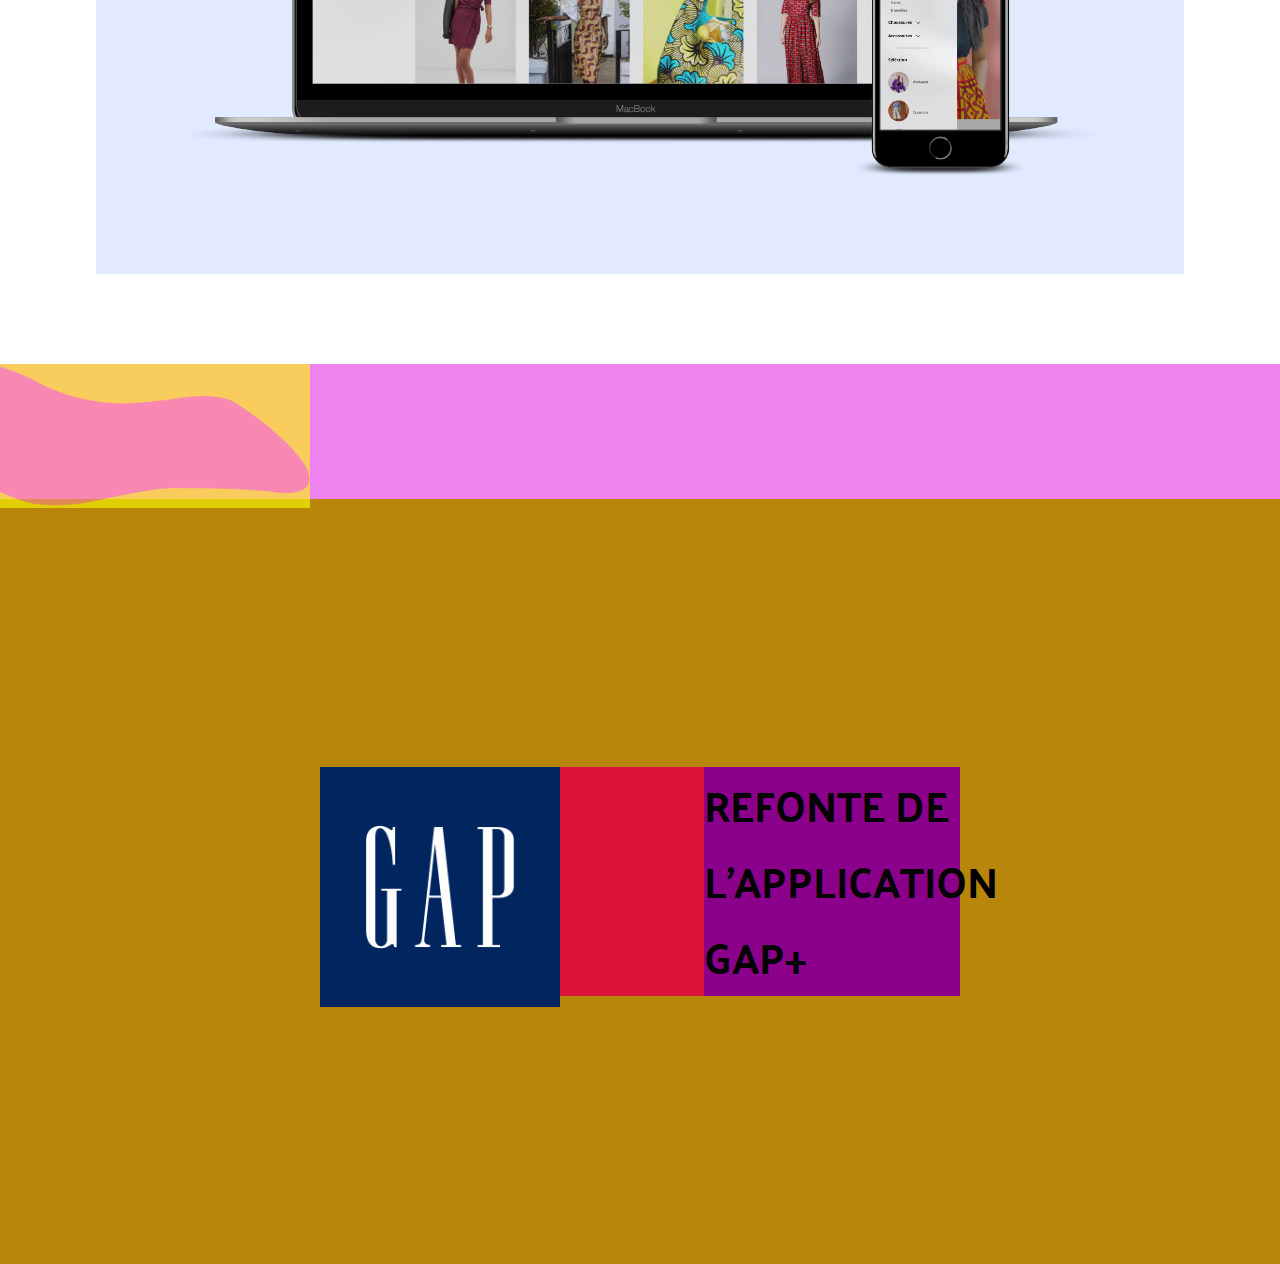
==== commit 3bdd0ab5: "background color delete" ====
--- a/portfolio.html
+++ b/portfolio.html
@@ -39,16 +39,11 @@
             </nav>
         </section>
         <section class="section2">
-            <!-- <div class="image-all"> -->
                 <div class="images">
                     <img class="image-left-top" src="image-pink-form.png">
                     <img class="logo-anina-image" src="logo-anina-04 copie.png">
                     <img class="image-right-top" src="image-right-top-dg.png">
-                   <!-- <div class="arrow-image-container"> -->
-                       <!-- <img class="arrow" src="union.png"> -->
-                   <!-- </div> -->
                 </div>
-            <!-- </div> -->
         </section>
         <section class="section3">
             <div class="text-anina-container">
@@ -63,7 +58,6 @@
         </section>
         <section class="section4">
             <div class="ordi-images">
-                <!-- <img class="background-blue" src="background-blue.png"> -->
                 <img class="ordi-anina-image" src="ordi-anina-01.png">
             </div>
         </section>
@@ -77,7 +71,7 @@
                     <p class="gap-text-style">
                         Refonte de l’application GAP+
                     </p>
-                    <img class="mobil-app-gap" src="Capture d’écran 2021-01-12 à 11.26 1.png">
+                    <!-- <img class="mobil-app-gap" src="Capture d’écran 2021-01-12 à 11.26 1.png"> -->
                 </div>
             </div>
         </section>
--- a/style.css
+++ b/style.css
@@ -34,7 +34,7 @@
 .text-container{
     height: 40%;
     width: 45%;
-    /* background-color: dodgerblue; */
+    background-color: dodgerblue;
     text-align: center;
 }
 h1{
@@ -49,8 +49,9 @@
 }
 .about-div{
     height: 40%;
-    will-change: 100%;
-    /* background-color: fuchsia; */
+    /* width: 45%; */
+    min-width: 500px;
+    background-color: fuchsia;
     padding: 1rem 5rem 0 5rem;
 }
 .about{
@@ -71,6 +72,7 @@
     padding-right: 3rem;
     display: flex;
     justify-content: space-between;
+    z-index: 10;
 }
 nav a{
     font-size: 18px;
@@ -159,7 +161,7 @@
 .images{
     height: 100%;
     width: 100%;
-    /* background-color: violet; */
+    background-color: violet;
     display: flex;
     justify-content: space-between;
     align-items: center;
@@ -175,7 +177,7 @@
     height: 9rem;
     /* width: 10rem; */
     opacity: 60%;
-    /* background-color:yellow; */
+    background-color:yellow;
     align-self: flex-start;
 }
 .logo-anina-image{
@@ -211,4 +213,83 @@
     padding: 4rem;
     font-family: 'Roboto', sans-serif;
     font-size: 14px;
-}+}
+
+.section4{
+    height: 100%;
+    width: 100%;
+    background-color: white;
+    display: flex;
+    justify-content: center;
+    align-items: center;
+}
+.ordi-images{
+    height: 80%;
+    width: 85%;
+    background-color: #E1EAFE;
+     display: flex;
+    justify-content: center;
+    align-items: center;
+}
+.background-blue{
+    height: 80%;
+    width: 85%;
+    background-color: #0040DB;
+    opacity: 20%;
+}
+.ordi-anina-image{
+    height: 33rem;
+    /* background-color: burlywood; */
+}
+.section4{
+    height: 100%;
+    width: 100%;
+    background-color: white;
+    display: flex;
+    justify-content: center;
+    align-items: center;
+    flex-direction: column;
+}
+.form-container-section4{
+    height: 15%;
+    width: 100%;
+    background-color: violet;
+    /* display: flex;
+    justify-content:flex-start; */
+}
+.image-left-top{
+    height: 9rem;
+    opacity: 60%;
+    background-color:yellow;
+    align-self: flex-start;
+}
+.container-all-section4{
+    height: 100%;
+    width: 100%;
+    background-color:darkgoldenrod;
+    display: flex;
+    justify-content: center;
+    align-items: center;
+}
+.gap-image-title{
+    height: 30%;
+    width: 50%;
+    background-color: crimson;
+    display: flex;
+    justify-content: space-between;
+}
+.logo-gap{
+    height: 15rem;
+}
+.mobil-app-gap{
+    height: 15.3rem;
+}
+.gap-text-style{
+    height: 100%;
+    width: 40%;
+    background-color: darkmagenta;
+    font-family: 'Palanquin Dark', sans-serif;
+    font-size: 42px;
+    text-transform: uppercase;
+    align-self: center;
+}
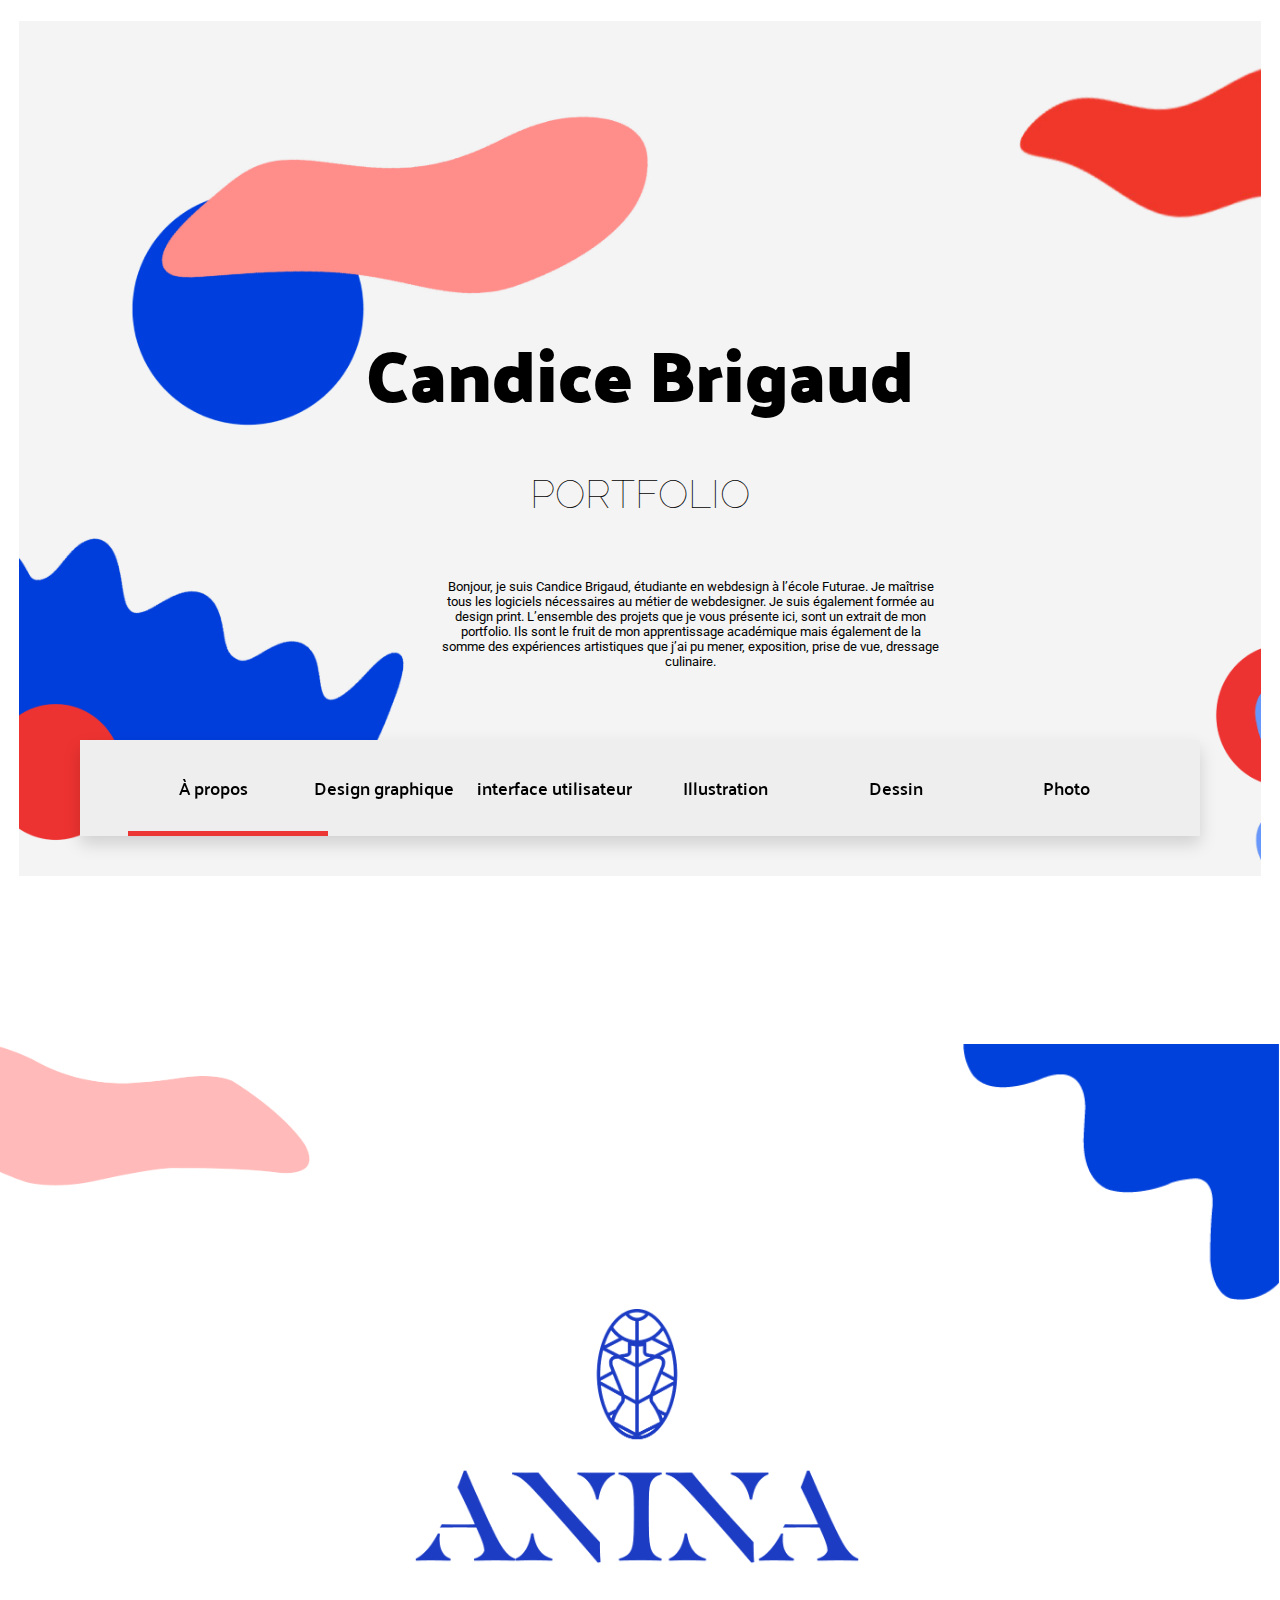
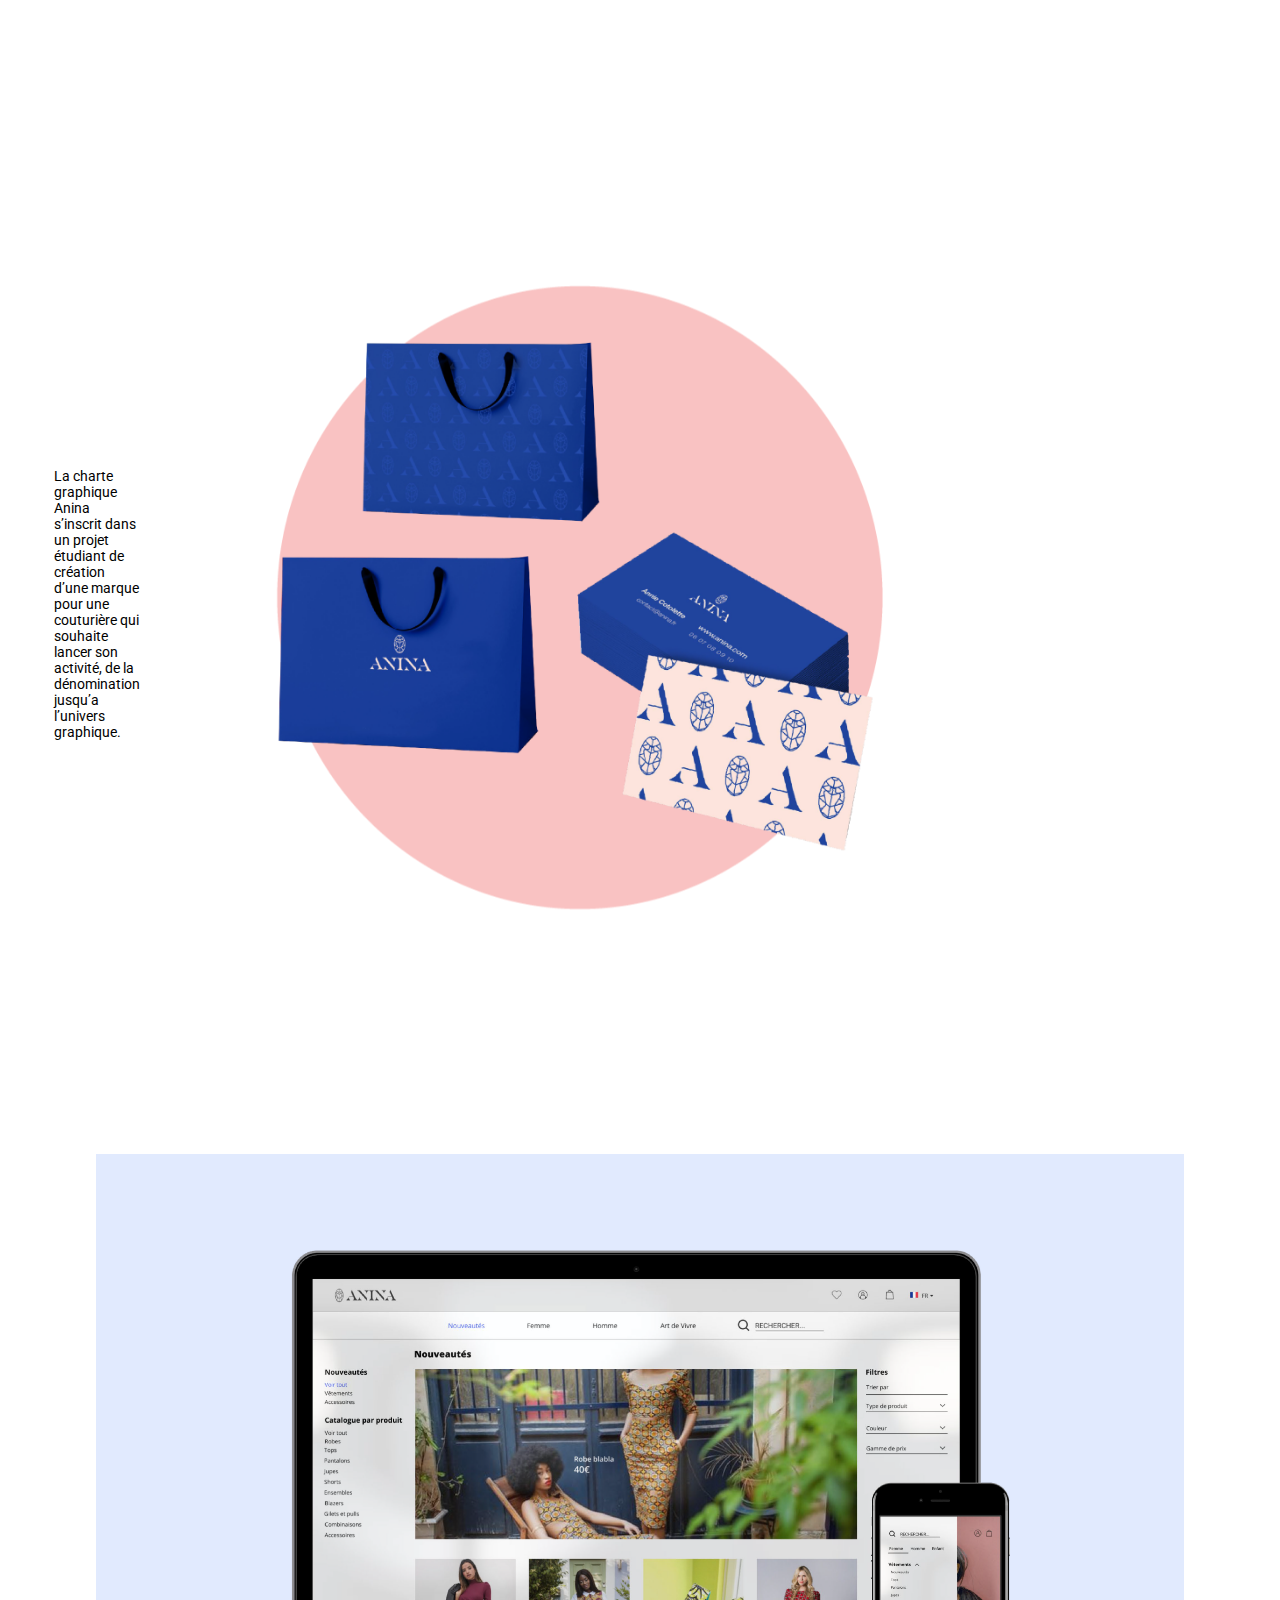
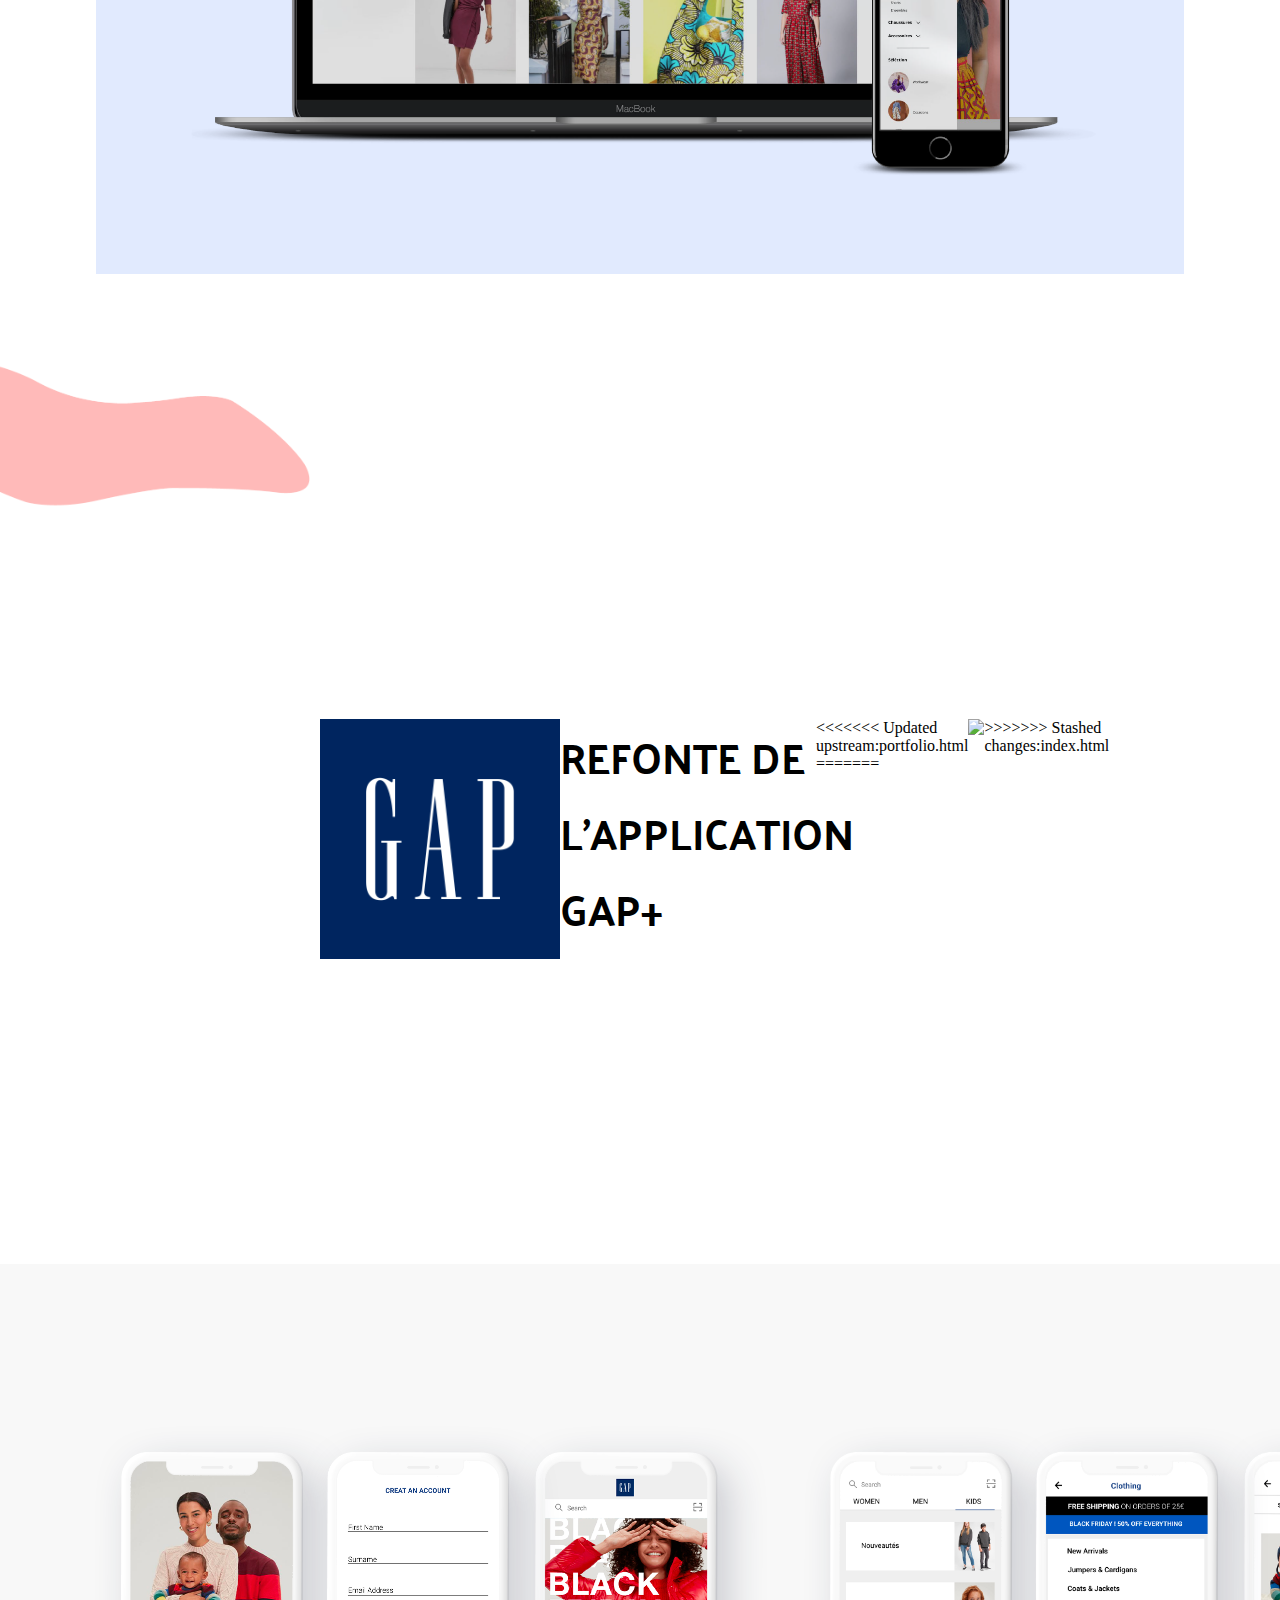
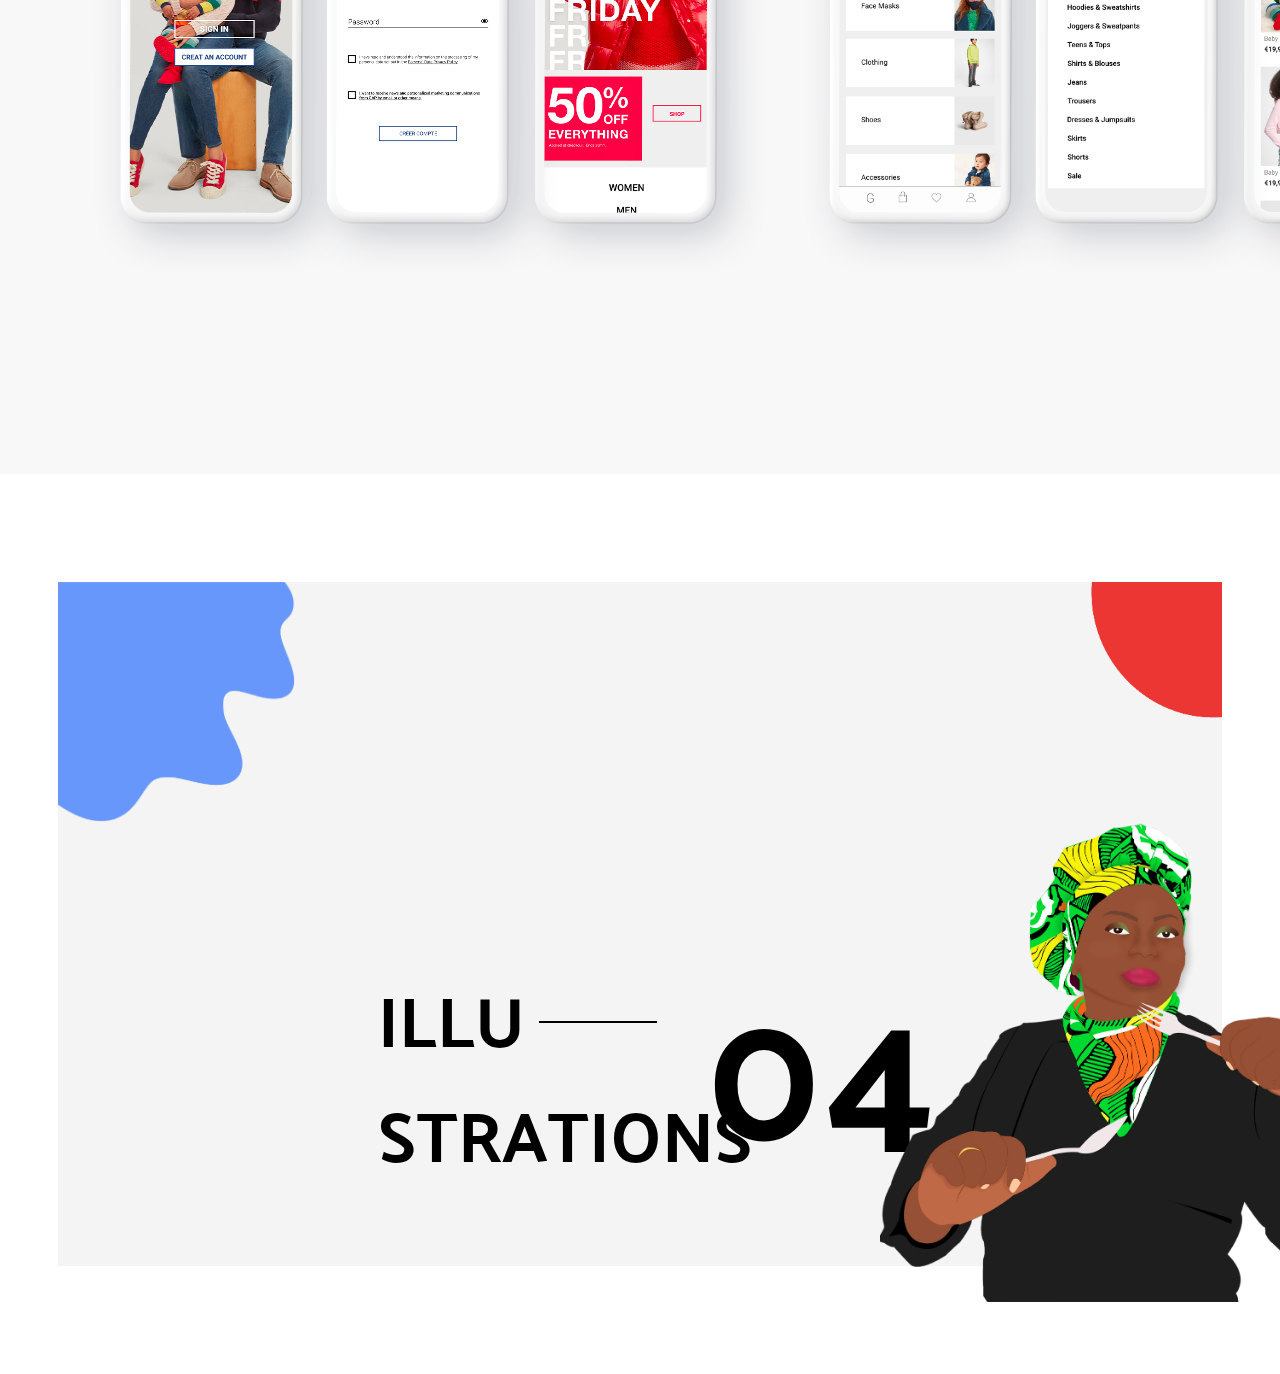
==== commit 20195abc: "[IMAGES] add some images" ====
--- a/portfolio.html
+++ b/portfolio.html
@@ -71,11 +71,49 @@
                     <p class="gap-text-style">
                         Refonte de l’application GAP+
                     </p>
+<<<<<<< Updated upstream:portfolio.html
                     <!-- <img class="mobil-app-gap" src="Capture d’écran 2021-01-12 à 11.26 1.png"> -->
+=======
+                    <img class="mobil-app-gap" src="assets/Capture d’écran 2021-01-12 à 11.26 1.png">
+>>>>>>> Stashed changes:index.html
                 </div>
             </div>
         </section>
+        <section class="section5">
+            <div class="mockup-iphones-gap">
+                <img class="gap-app-image" src="assets/21.png">
+                <img class="gap-app-image2" src="assets/21-copie.png">
+            </div>
+        </section>
+        <section class="section6">
+            <div class="background-grey">
+                <div class="forms-container-section-illustration">
+                    <img class="blue-form-section-illustration" src="assets/forme-2.png">
+                    <img class="red-form-section-illustration" src="assets/forme3-02 copie.png">
+                </div>
+                <div class="container-all-saction04">
+                    <div  class="text-container-section-illustration-all">
+                        <div class="text-container-section-illustration">
+                            <p class="illu">
+                                ILLU
+                            </p>
+                            <div class="illustration-line"></div>
+                        </div>
+                        <p class="stration">
+                            STRATIONS
+                        </p>
+                    </div>
+                        <p class="t-04">
+                            04
+                        </p>
+                    <div class="illu-eg-place">
+                        <img class="eg-illu" src="assets/eg-illu-02.png">
+                    </div>
+                </div>
+            </div>
+        </section>
+        <section class="section7">
 
+        </section>
     </body>
-
-</html>+</html>
--- a/style.css
+++ b/style.css
@@ -19,10 +19,8 @@
 .background-color-grey{
     height: 95%;
     width: 97%;
-    background-color: deeppink;
+    /* background-color: deeppink; */
     background-image: url(frame-2.png);
-    /* background-repeat:no-repeat; */
-    /* object-fit: cover; */
     background-size: cover;
     display: flex;
     align-items: center;
@@ -34,7 +32,7 @@
 .text-container{
     height: 40%;
     width: 45%;
-    background-color: dodgerblue;
+    /* background-color: dodgerblue; */
     text-align: center;
 }
 h1{
@@ -49,9 +47,8 @@
 }
 .about-div{
     height: 40%;
-    /* width: 45%; */
     min-width: 500px;
-    background-color: fuchsia;
+    /* background-color: fuchsia; */
     padding: 1rem 5rem 0 5rem;
 }
 .about{
@@ -161,7 +158,7 @@
 .images{
     height: 100%;
     width: 100%;
-    background-color: violet;
+    /* background-color: violet; */
     display: flex;
     justify-content: space-between;
     align-items: center;
@@ -177,7 +174,7 @@
     height: 9rem;
     /* width: 10rem; */
     opacity: 60%;
-    background-color:yellow;
+    /* background-color:yellow; */
     align-self: flex-start;
 }
 .logo-anina-image{
@@ -253,20 +250,17 @@
 .form-container-section4{
     height: 15%;
     width: 100%;
-    background-color: violet;
-    /* display: flex;
-    justify-content:flex-start; */
 }
 .image-left-top{
     height: 9rem;
     opacity: 60%;
-    background-color:yellow;
+    background-color:yello w;
     align-self: flex-start;
 }
 .container-all-section4{
     height: 100%;
     width: 100%;
-    background-color:darkgoldenrod;
+    /* background-color:darkgoldenrod; */
     display: flex;
     justify-content: center;
     align-items: center;
@@ -274,9 +268,10 @@
 .gap-image-title{
     height: 30%;
     width: 50%;
-    background-color: crimson;
+    /* background-color: crimson; */
     display: flex;
     justify-content: space-between;
+    margin-bottom: 6rem;
 }
 .logo-gap{
     height: 15rem;
@@ -287,9 +282,144 @@
 .gap-text-style{
     height: 100%;
     width: 40%;
-    background-color: darkmagenta;
+    /* background-color: darkmagenta; */
     font-family: 'Palanquin Dark', sans-serif;
     font-size: 42px;
     text-transform: uppercase;
     align-self: center;
 }
+.fas{
+    height: 5rem;
+}
+.section5{
+    height: 90%;
+    width: 100%;
+    background-color:#f8f8f8;
+    display: flex;
+    justify-content: center;
+    align-items: center;
+    flex-direction: column;
+}
+.mockup-iphones-gap{
+    height: 70%;
+    width: 90%;
+    /* background-color:sienna; */
+    display: flex;
+    justify-content: space-between;
+    margin-bottom: 4rem;
+}
+.gap-app-image{
+    height: 100%;
+    /* background-color: darkblue; */
+}
+.gap-app-image2{
+    height: 100%;
+    /* background-color: darkblue; */
+}
+
+.section6{
+    height: 100%;
+    width: 100%;
+    background-color:#ffffff;
+    display: flex;
+    justify-content: center;
+    align-items: center;
+    /* flex-direction: column; */
+}
+.background-grey{
+    height: 76%;
+    width: 91%;
+    background-color:#f4f4f4;
+    display: flex;
+    /* justify-content: center; */
+    /* align-items: center; */
+    flex-direction: column;
+}
+.forms-container-section-illustration{
+    width: 100%;
+    height: 20rem;
+    display: flex;
+    justify-content: space-between;
+    align-content: flex-start;
+    /* background-color: deeppink; */
+}
+.blue-form-section-illustration{
+    height: 15rem;
+    /* background-color: darkred; */
+}
+.red-form-section-illustration{
+    height: 15rem;
+    /* background-color:darkviolet; */
+}
+
+.container-all-saction04{
+    height: 100%;
+    width: 100%;
+    /* background-color: darkcyan; */
+    display: flex;
+    flex-direction: row;
+    align-items: flex-start;
+}
+.text-container-section-illustration-all{
+    height: 42%;
+    width: 24%;
+    /* background-color: lightblue; */
+    font-family: 'Palanquin Dark', sans-serif;
+    font-size: 70px;
+    text-transform: uppercase;
+    line-height: 0rem;
+    margin-left: 20rem;
+    margin-top: 10rem;
+}
+.text-container-section-illustration{
+    /* background-color: deepskyblue; */
+    height: 40%;
+    width: 100%;
+    display: flex;
+    flex-direction: row;
+    font-family: 'Palanquin Dark', sans-serif;
+    font-size: 70px;
+    text-transform: uppercase;
+    line-height: 0rem;
+    align-items: center;
+}
+.illu{
+    height: 10%;
+    width: 52%;
+    /* background-color: indigo; */
+    padding-right: 1rem;
+}
+.illustration-line{
+    height: 0.1rem;
+    width: 16rem;
+    border-top: 2px solid black;
+    /* background-color: green; */
+}
+/* .section-04{
+    height: 72%;
+    width: 14%; */
+    /* display: flex;
+    flex-direction: row; */
+    /* background-color: chocolate;
+} */
+.t-04{
+    height: 35%;
+    width: 15%;
+    font-family: 'Palanquin Dark', sans-serif;
+    font-size: 190px;
+    line-height: 6rem;
+    /* background-color: darkorchid; */
+    padding-left: 3rem;
+}
+.illu-eg-place{
+    height: 100%;
+    width: 50%;
+    /* background-color: darkslateblue; */
+    display: flex;
+    justify-content: flex-end;
+    align-items: flex-end;
+}
+.eg-illu{
+    height: 30rem;
+    image-orientation:flip;
+}